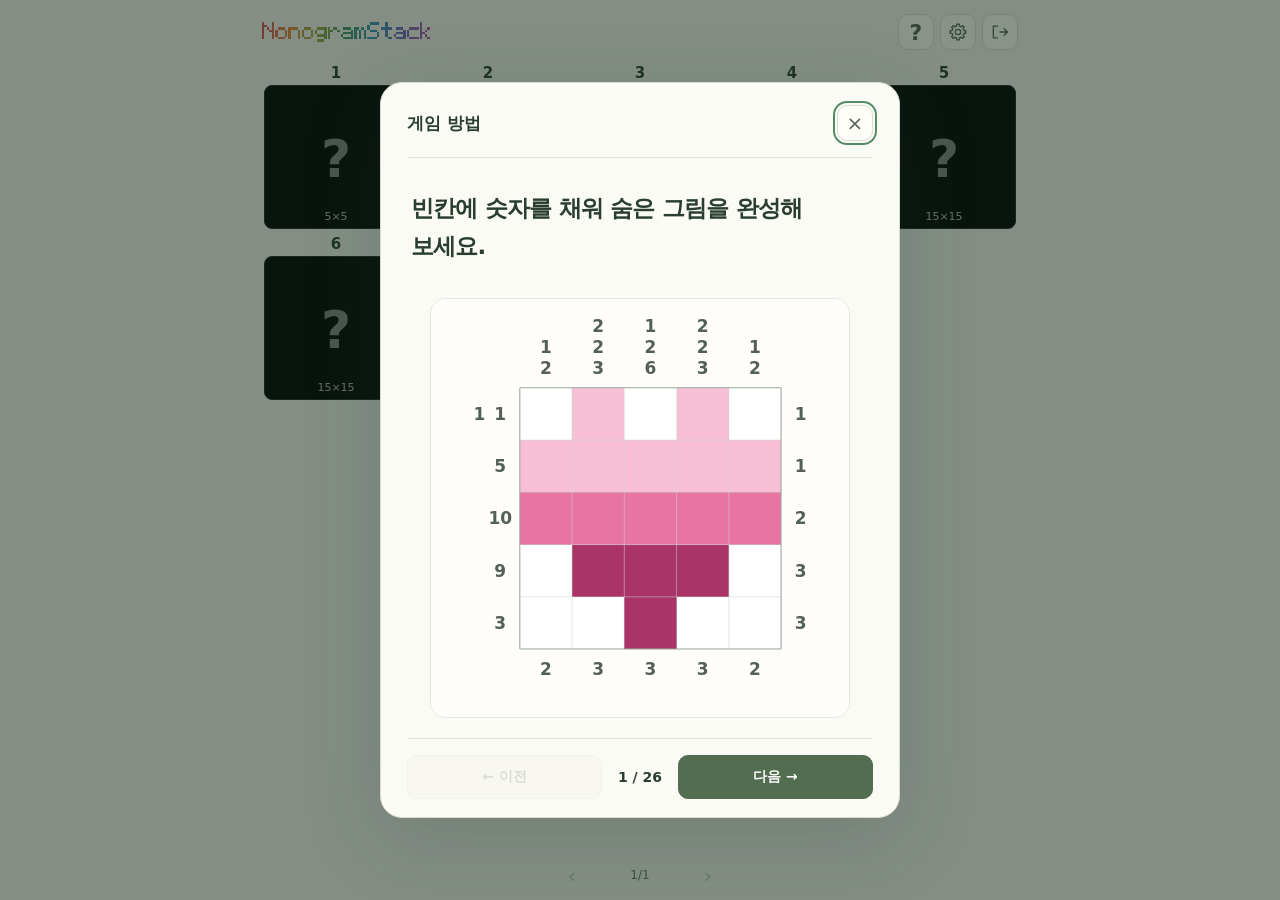
==== index.html @ 8a50af5b "Add standalone six-puzzle playtest" ====
<!doctype html><html lang="ko"><head><meta name="robots" content="noindex,nofollow"><meta http-equiv="Content-Security-Policy" content="default-src 'self'; script-src 'self' 'unsafe-inline'; style-src 'self' 'unsafe-inline'; img-src 'self' data: blob:; media-src 'self' data: blob:; connect-src 'self'; object-src 'none'; base-uri 'none'; form-action 'none'"><meta charset="utf-8"><meta name="viewport" content="width=device-width,initial-scale=1,viewport-fit=cover"><meta name="theme-color" content="#f5f5ef"><title>Nonogram Stack · Playtest</title><style>*{box-sizing:border-box}[hidden]{display:none!important}
html,body{height:100%;margin:0;background:#f5f5ef;color:#293e30;font-family:system-ui,-apple-system,'Segoe UI',sans-serif}
button{font:inherit;color:inherit;cursor:pointer}button:disabled{cursor:default;opacity:.35}
.collection-app{max-width:780px;height:100dvh;min-height:0;margin:auto;padding:10px 12px max(6px,env(safe-area-inset-bottom));display:flex;flex-direction:column}
.page-scroller{position:relative;display:block;flex:1;min-height:0;overflow:hidden;touch-action:pan-y}
.page-scroller::-webkit-scrollbar{display:none}
.puzzle-page{--card-number-size:clamp(10px,2.8vw,15px);width:100%;height:100%;min-width:0;display:grid;grid-template-columns:repeat(5,minmax(0,1fr));grid-template-rows:repeat(var(--page-rows,20),min-content);align-content:start;gap:8px;overflow-x:hidden;overflow-y:auto;overscroll-behavior-y:contain;scrollbar-width:thin;touch-action:pan-y;padding:2px}
.page-scroller>.puzzle-page[hidden].page-leaving{display:grid!important;position:absolute;inset:0;pointer-events:none}
.puzzle-card{display:block;width:100%;min-width:0;min-height:0;text-decoration:none;color:#293e30}
.card-box{position:relative;display:block;width:100%;aspect-ratio:1;overflow:hidden;background:#000;border:1px solid #222;border-radius:8px;color:#fff}
.puzzle-card:hover .card-box{border-color:#777}.puzzle-card:focus-visible{outline:2px solid #548c67;outline-offset:1px}
.card-number{display:block;padding:0 0 4px;text-align:center;font-size:var(--card-number-size);font-weight:600;font-variant-numeric:tabular-nums;line-height:1}
.card-preview{position:absolute;inset:0;display:flex;justify-content:center;align-items:center}.card-art{width:100%;height:100%;object-fit:contain;image-rendering:pixelated;background:#fff}
.card-question{display:block;font-size:clamp(24px,7vw,52px);line-height:1;font-weight:600;color:#858585;user-select:none;transform:translate(var(--question-offset-x,0px),var(--question-offset-y,0px))}.card-size{position:absolute;left:4px;right:4px;bottom:6px;z-index:1;text-align:center;font-size:clamp(8px,2vw,11px);line-height:1;color:#bdbdbd}
.puzzle-card[data-state="complete"] .card-size{display:none}
.card-pause{display:block;width:clamp(24px,7vw,48px);height:clamp(24px,7vw,48px);fill:#929292}
.empty-card{display:block;width:100%}
.empty-card:after{content:'';display:block;box-sizing:border-box;width:100%;aspect-ratio:1;border:1px dashed #e0e4d8;border-radius:8px}
.pagination{display:flex;flex:0 0 auto;align-items:center;justify-content:center;gap:24px;height:38px;font-size:12px;font-variant-numeric:tabular-nums}
.pagination button{width:32px;height:30px;border:0;background:transparent;font-size:22px;color:#637b56}
.pagination #page-number{width:auto;min-width:56px;font-size:12px;font-variant-numeric:tabular-nums}
.collection-app.page-overview-open .page-scroller,.collection-app.page-overview-open .pagination{display:none}
.collection-page-overview{flex:1;min-height:0;overflow-y:auto;overscroll-behavior-y:contain;touch-action:pan-y;padding:2px}
.page-overview-heading{display:flex;align-items:center;justify-content:space-between;gap:8px}
.page-overview-heading h2{margin:0;font-size:15px}.page-overview-close{border:0;background:transparent;font-size:24px;min-width:44px;min-height:44px}
.page-overview-grid{display:grid;grid-template-columns:repeat(5,minmax(0,1fr));align-content:start;gap:8px;--card-number-size:clamp(10px,2.8vw,15px)}
.page-overview-card{display:block;min-width:0;width:100%;padding:0;border:0;background:transparent;text-align:left}
.page-overview-card .card-box{aspect-ratio:1/2;border-radius:8px}.page-overview-card canvas{position:absolute;inset:0;display:block;width:100%;height:100%;image-rendering:pixelated}
.page-overview-card:focus-visible{outline:2px solid #548c67;outline-offset:2px;border-radius:3px}
@media(max-height:650px){.collection-app{padding-top:4px}.collection-app .shared-header{margin-bottom:4px;min-height:36px}.pagination{height:30px}}
@media(max-width:360px){.puzzle-page,.page-overview-grid{gap:5px}.card-size{bottom:4px}}

.shared-header{display:flex;align-items:center;justify-content:space-between;gap:8px;min-height:44px;margin-bottom:10px;padding:0;flex-shrink:0}
.wordmark{position:relative;border:0;background:none;display:flex;align-items:center;padding:6px 0;color:#293e30;cursor:default;white-space:nowrap}
button.wordmark{cursor:pointer}
.wordmark-text{position:absolute;width:1px;height:1px;margin:-1px;padding:0;overflow:hidden;clip-path:inset(50%);white-space:nowrap}
.wordmark-logo{display:block;flex:none;width:clamp(116px,42vw,170px);height:auto}
.wordmark-tone{fill:#000}
.wordmark[data-mode="monochrome"] [data-tone="0"]{fill:#aaa}
.wordmark[data-mode="monochrome"] [data-tone="1"]{fill:#555}
.wordmark[data-mode="monochrome"] [data-tone="2"]{fill:#000}
.wordmark[data-mode="color"] .wordmark-tone{fill:url(#wordmark-rainbow)}
.shared-header .header-actions{display:flex;align-items:center;gap:6px;flex-shrink:0}
.nav-icon{box-sizing:border-box;display:grid;place-items:center;width:36px;height:36px;padding:0;border:1px solid #d8ded2;border-radius:10px;background:#fffef9;color:#52644f;cursor:pointer;font:20px/1 system-ui}
.nav-icon svg{display:block;width:20px;height:20px;stroke:currentColor;stroke-width:1.6;stroke-linecap:round;stroke-linejoin:round}
.header-slot{display:block;width:36px;height:36px}
.collection-app>.shared-header,.stack-sum-game .app>.shared-header{box-sizing:border-box;width:100%;max-width:756px;min-height:44px;padding:0;margin:0 auto 10px}
#help span{display:block;font-size:22px;font-weight:650;line-height:1;transform:translate(var(--question-offset-x,0px),var(--question-offset-y,0px))}
.nav-icon:disabled{opacity:.35;cursor:default}
.wordmark:focus-visible,.nav-icon:focus-visible{outline:2px solid #548c67;outline-offset:2px}
#settings-dialog{width:calc(100% - 32px);max-width:380px;max-height:85dvh;overflow:auto;padding:20px;border:1px solid #d6dfcf;border-radius:16px;background:#fafbf4;color:#293e30;box-shadow:0 20px 80px #26382e30;font:13px system-ui;letter-spacing:0}
#settings-dialog::backdrop{background:#15281d80}
.game-help{box-sizing:border-box;width:calc(100% - 32px);max-width:430px;max-height:85dvh;overflow:auto;overscroll-behavior:contain;padding:20px;border:1px solid #d6dfcf;border-radius:16px;background:#fafbf4;color:#293e30;box-shadow:0 20px 80px #26382e30;font:13px system-ui;letter-spacing:0}
.game-help::backdrop{background:#15281d80}
.hint-dialog{box-sizing:border-box;width:calc(100% - 32px);max-width:340px;max-height:85dvh;overflow:auto;padding:20px;border:1px solid #d6dfcf;border-radius:16px;background:#fafbf4;color:#293e30;font:14px/1.6 system-ui;box-shadow:0 20px 80px #26382e30}
.hint-dialog::backdrop{background:#15281d80}
.hint-dialog .settings-top h2{margin:0;font-size:20px}
.hint-balance{display:flex;align-items:center;justify-content:space-between;gap:16px;margin:20px 0 12px;padding:12px 16px;border:1px solid #dce2d5;border-radius:10px;background:#f5f5ef}
.hint-balance output{font-size:28px;font-weight:700;line-height:1.2;font-variant-numeric:tabular-nums}
.hint-description,.hint-reward-note,#hint-feedback{font-size:13px;color:#62715d}
.hint-actions{display:grid;grid-template-columns:1fr 1fr;gap:10px;margin-top:20px}
.hint-actions button{box-sizing:border-box;min-height:44px;min-width:0;padding:10px 8px;border:1px solid #cbd6c7;border-radius:9px;background:#fffef9;color:#293e30;font:600 14px/1.3 system-ui;cursor:pointer}
.hint-actions button.primary-button{background:#526d50;color:#fff;border-color:#526d50}
.hint-actions button:disabled{opacity:.4;cursor:default}
.hint-actions button:focus-visible{outline:2px solid #548c67;outline-offset:2px}
.hint-reward-note{text-align:end;margin:8px 0}
#hint-feedback:empty{display:none}
.storage-notice{position:fixed;z-index:10000;bottom:env(safe-area-inset-bottom,0px);left:8px;right:8px;margin:8px auto;max-width:480px;padding:12px;border:1px solid #b47c34;border-radius:8px;background:#fff4df;color:#543b1a;font:13px/1.5 system-ui}
.storage-notice[hidden]{display:none!important}dialog .storage-notice{position:static;margin:12px 0;max-width:none}
.stack-sum-game .app{padding-top:calc(10px + env(safe-area-inset-top));padding-left:max(12px,env(safe-area-inset-left));padding-right:max(12px,env(safe-area-inset-right))}
.collection-app{padding-top:calc(10px + env(safe-area-inset-top));padding-left:max(12px,env(safe-area-inset-left));padding-right:max(12px,env(safe-area-inset-right))}
.tutorial-app{padding-top:calc(20px + env(safe-area-inset-top));padding-left:max(12px,env(safe-area-inset-left));padding-right:max(12px,env(safe-area-inset-right))}
.game-help .settings-top h2{margin:0;font-size:20px;letter-spacing:0;line-height:1.3}
.game-help .help-section{margin:20px 0}
.game-help h3{margin:0 0 8px;font-size:14px;font-weight:700}
.game-help p,.game-help li{font-size:12px;line-height:1.8;color:#62715d}
.game-help p{margin:8px 0}
.game-help ul{margin:8px 0;padding-left:18px}
.game-help li{padding:0;margin:0 0 9px}
.game-help [hidden]{display:none!important}
.game-help .help-keyboard{font-size:11px}
.help-example{margin:20px 0;padding:14px 12px;border:1px solid #dce2d5;border-radius:10px;background:#f5f5ef}
.help-example svg{display:block;width:100%;max-width:260px;height:auto;margin:0 auto 8px}
.help-example figcaption{font-size:12px;line-height:1.8;color:#62715d}
.game-help .help-example p{margin:8px 0 0}
.settings-language{display:flex;align-items:center;justify-content:space-between;gap:16px;margin-bottom:20px}
.settings-language select{max-width:65%;padding:8px 12px;border:1px solid #cbd6c7;border-radius:8px;background:#fffef9;color:#293e30;font:13px system-ui;cursor:pointer}
.tutorial-start{box-sizing:border-box;display:block;width:100%;margin-top:20px;border-radius:10px;background:#293f30;color:#fff;padding:13px 16px;text-align:center;text-decoration:none;font-size:13px;font-weight:600;line-height:1.4}
.tutorial-start:focus-visible{outline:3px solid #548c67;outline-offset:3px}
.settings-top{display:flex;align-items:center;justify-content:space-between;margin-bottom:18px}.settings-top h2{margin:0;font-size:20px}
#settings-dialog p{font-size:12px;line-height:1.8;color:#6b7a62;margin:16px 0}.settings-actions{display:grid;gap:8px}.settings-actions button{border:1px solid #d6dfcf;background:#edf0e7;border-radius:8px;padding:11px;font:12px system-ui;color:#486044;cursor:pointer}
.dpad{box-sizing:border-box;position:relative;display:block;width:124px;height:124px;border:1px solid #bdcbb4;border-radius:50%;background:#edf1e6;touch-action:none;user-select:none;-webkit-user-select:none;flex-shrink:0}
.dpad button{box-sizing:border-box;position:absolute;inset:0;width:100%;height:100%;min-width:0;min-height:0;padding:0;border:0;border-radius:50%;background:#edf1e6;color:#52674b;touch-action:none;-webkit-touch-callout:none;cursor:pointer}
.dpad [data-direction="up"]{clip-path:polygon(0 0,100% 0,50% 50%)}
.dpad [data-direction="left"]{clip-path:polygon(0 0,50% 50%,0 100%)}
.dpad [data-direction="right"]{clip-path:polygon(100% 0,100% 100%,50% 50%)}
.dpad [data-direction="down"]{clip-path:polygon(0 100%,50% 50%,100% 100%)}
.dpad::after{content:'';position:absolute;inset:0;border-radius:50%;background:linear-gradient(45deg,transparent calc(50% - .6px),#bdcbb4 calc(50% - .6px),#bdcbb4 calc(50% + .6px),transparent calc(50% + .6px)),linear-gradient(-45deg,transparent calc(50% - .6px),#bdcbb4 calc(50% - .6px),#bdcbb4 calc(50% + .6px),transparent calc(50% + .6px));pointer-events:none}
.dpad button svg{position:absolute;left:50%;top:50%;transform:translate(-50%,-50%);width:22%;height:22%;stroke:currentColor;stroke-width:2;stroke-linecap:round;stroke-linejoin:round;pointer-events:none}
.dpad [data-direction="up"] svg{top:22%}.dpad [data-direction="left"] svg{left:22%}.dpad [data-direction="right"] svg{left:78%}.dpad [data-direction="down"] svg{top:78%}
.dpad button.held,.dpad button:focus-visible{background:#d2dfcb;box-shadow:none;outline:none}
.dpad:focus-visible,.dpad:has(button:focus-visible){outline:3px solid #548c67;outline-offset:2px}
.height-picker button,.tutorial-tools button{touch-action:none;user-select:none;-webkit-user-select:none;-webkit-touch-callout:none}
.height-picker button.held,.tutorial-tools button.held{background:#d2dfcb;box-shadow:inset 0 0 0 2px #526d50}
@media(max-width:360px){.nav-icon,.header-slot{width:32px;height:32px}.dpad{width:110px;height:110px}}
#hint-selection{padding:10px 16px;min-height:110px;display:flex;align-items:center;justify-content:space-between;gap:16px;background:#fff1d2;border:1px solid #c2a057;border-radius:12px}
#hint-selection[hidden]{display:none}#hint-selection p{font-size:13px;line-height:1.6;margin:0}#hint-cancel{padding:12px 16px;flex-shrink:0;border:1px solid #b29b6d;border-radius:8px;background:#fffdf7;font:inherit}
.hint-selecting .clue:not(.total)[data-hint-line]{background:#ffe295!important;box-shadow:inset 0 0 0 1px #ad7e23;cursor:pointer}
.hint-selecting [data-hint-line]:focus-visible{outline:3px solid #885800;outline-offset:-2px}.hint-selecting .cell{cursor:default}
.hint-line-numbers{display:flex;gap:10px;flex-wrap:wrap;margin:20px 0}.hint-line-numbers.vertical{flex-direction:column;align-items:center}
.hint-line-numbers button{flex:0 0 auto;min-width:56px;min-height:56px;padding:10px;border:1px solid #bc9b48;border-radius:10px;background:#fff1c2;color:#60440c;font:700 26px/1 system-ui;cursor:pointer}
.hint-line-numbers button:disabled{opacity:.28;cursor:default}.hint-line-numbers button:focus-visible{outline:3px solid #885800;outline-offset:3px}
#hint-line-back{width:100%;min-height:44px;padding:10px;border:1px solid #cbd6c7;border-radius:9px;background:#edf0e7;color:#293e30;font:14px system-ui;cursor:pointer}
.settings-language input[type=checkbox]{width:24px;height:24px;accent-color:#526d50;cursor:pointer}

/* Each rule has a hidden image slot until an illustration is supplied. */
.game-help #help-rule>li{margin-bottom:16px}
.game-help #help-rule>li>p{margin:0}
.game-help .help-rule-image{margin:10px 0 0}
.game-help .help-rule-image img{display:block;max-width:100%;height:auto;margin:0 auto}
.game-help .help-rule-image figcaption{margin-top:6px;font-size:12px;line-height:1.6;color:#62715d}
</style><link rel="stylesheet" href="manual/game-manual.css"></head><body>
<main class="collection-app"><header class="header"></header>
<section id="monochrome-games" class="page-scroller" aria-label="흑백 게임 목록" hidden><a class="puzzle-card" href="game.html?puzzle=monochrome-0870" data-id="mono-0870" data-puzzle-id="0870" data-number="1" data-size="5" data-storage-key="nonogram-playtest-v1-approved-v1-0870-81cec19d84541be2" data-status-key="nonogram-playtest-v1-approved-status-0870-81cec19d84541be2" data-mode="monochrome" aria-label="흑백 문제 1 시작"><span class="card-number">1</span><span class="card-box"><span class="card-preview" aria-hidden="true"><span class="card-question">?</span></span><span class="card-size">5×5</span></span></a><a class="puzzle-card" href="game.html?puzzle=monochrome-0872" data-id="mono-0872" data-puzzle-id="0872" data-number="2" data-size="5" data-storage-key="nonogram-playtest-v1-approved-v1-0872-a61c1ad783d6903b" data-status-key="nonogram-playtest-v1-approved-status-0872-a61c1ad783d6903b" data-mode="monochrome" aria-label="흑백 문제 2 시작"><span class="card-number">2</span><span class="card-box"><span class="card-preview" aria-hidden="true"><span class="card-question">?</span></span><span class="card-size">5×5</span></span></a><a class="puzzle-card" href="game.html?puzzle=monochrome-1716" data-id="mono-1716" data-puzzle-id="1716" data-number="3" data-size="10" data-storage-key="nonogram-playtest-v1-approved-v1-1716-a41d60f56bc2a05d" data-status-key="nonogram-playtest-v1-approved-status-1716-a41d60f56bc2a05d" data-mode="monochrome" aria-label="흑백 문제 3 시작"><span class="card-number">3</span><span class="card-box"><span class="card-preview" aria-hidden="true"><span class="card-question">?</span></span><span class="card-size">10×10</span></span></a><a class="puzzle-card" href="game.html?puzzle=monochrome-0102" data-id="mono-0102" data-puzzle-id="0102" data-number="4" data-size="10" data-storage-key="nonogram-playtest-v1-approved-v1-0102-0c15ea265d0bc1e6" data-status-key="nonogram-playtest-v1-approved-status-0102-0c15ea265d0bc1e6" data-mode="monochrome" aria-label="흑백 문제 4 시작"><span class="card-number">4</span><span class="card-box"><span class="card-preview" aria-hidden="true"><span class="card-question">?</span></span><span class="card-size">10×10</span></span></a><a class="puzzle-card" href="game.html?puzzle=monochrome-0929" data-id="mono-0929" data-puzzle-id="0929" data-number="5" data-size="15" data-storage-key="nonogram-playtest-v1-approved-v1-0929-8dfb2ad27d0bbcea" data-status-key="nonogram-playtest-v1-approved-status-0929-8dfb2ad27d0bbcea" data-mode="monochrome" aria-label="흑백 문제 5 시작"><span class="card-number">5</span><span class="card-box"><span class="card-preview" aria-hidden="true"><span class="card-question">?</span></span><span class="card-size">15×15</span></span></a><a class="puzzle-card" href="game.html?puzzle=monochrome-1623" data-id="mono-1623" data-puzzle-id="1623" data-number="6" data-size="15" data-storage-key="nonogram-playtest-v1-approved-v1-1623-76a8f8b095d4cbba" data-status-key="nonogram-playtest-v1-approved-status-1623-76a8f8b095d4cbba" data-mode="monochrome" aria-label="흑백 문제 6 시작"><span class="card-number">6</span><span class="card-box"><span class="card-preview" aria-hidden="true"><span class="card-question">?</span></span><span class="card-size">15×15</span></span></a></section>
<section id="color-games" class="page-scroller" aria-label="컬러 게임 목록"><a class="puzzle-card" href="game.html?puzzle=monochrome-0870&mode=color" data-id="color-0870" data-puzzle-id="0870" data-number="1" data-size="5" data-storage-key="nonogram-playtest-v1-approved-v1-0870-81cec19d84541be2" data-status-key="nonogram-playtest-v1-approved-status-0870-81cec19d84541be2" data-mode="color" data-palette="#fbf8f4,#e2caac,#bd8842,#533c1d" data-category-id="08" data-subject="사다리" aria-label="컬러 문제 1 시작"><span class="card-number">1</span><span class="card-box"><span class="card-preview" aria-hidden="true"><span class="card-question">?</span></span><span class="card-size">5×5</span></span></a><a class="puzzle-card" href="game.html?puzzle=monochrome-0872&mode=color" data-id="color-0872" data-puzzle-id="0872" data-number="2" data-size="5" data-storage-key="nonogram-playtest-v1-approved-v1-0872-a61c1ad783d6903b" data-status-key="nonogram-playtest-v1-approved-status-0872-a61c1ad783d6903b" data-mode="color" data-palette="#fcfaf2,#ebd7a2,#d2a32d,#5d4814" data-category-id="08" data-subject="자물쇠" aria-label="컬러 문제 2 시작"><span class="card-number">2</span><span class="card-box"><span class="card-preview" aria-hidden="true"><span class="card-question">?</span></span><span class="card-size">5×5</span></span></a><a class="puzzle-card" href="game.html?puzzle=monochrome-1716&mode=color" data-id="color-1716" data-puzzle-id="1716" data-number="3" data-size="10" data-storage-key="nonogram-playtest-v1-approved-v1-1716-a41d60f56bc2a05d" data-status-key="nonogram-playtest-v1-approved-status-1716-a41d60f56bc2a05d" data-mode="color" data-palette="#fdfbf1,#f4e29a,#e6bd19,#65530b" data-category-id="17" data-subject="병아리" aria-label="컬러 문제 3 시작"><span class="card-number">3</span><span class="card-box"><span class="card-preview" aria-hidden="true"><span class="card-question">?</span></span><span class="card-size">10×10</span></span></a><a class="puzzle-card" href="game.html?puzzle=monochrome-0102&mode=color" data-id="color-0102" data-puzzle-id="0102" data-number="4" data-size="10" data-storage-key="nonogram-playtest-v1-approved-v1-0102-0c15ea265d0bc1e6" data-status-key="nonogram-playtest-v1-approved-status-0102-0c15ea265d0bc1e6" data-mode="color" data-palette="#f3f7fc,#a7c7e7,#3780c8,#183858" data-category-id="01" data-subject="고래" aria-label="컬러 문제 4 시작"><span class="card-number">4</span><span class="card-box"><span class="card-preview" aria-hidden="true"><span class="card-question">?</span></span><span class="card-size">10×10</span></span></a><a class="puzzle-card" href="game.html?puzzle=monochrome-0929&mode=color" data-id="color-0929" data-puzzle-id="0929" data-number="5" data-size="15" data-storage-key="nonogram-playtest-v1-approved-v1-0929-8dfb2ad27d0bbcea" data-status-key="nonogram-playtest-v1-approved-status-0929-8dfb2ad27d0bbcea" data-mode="color" data-palette="#fcf3f3,#eaa6a4,#d0352f,#5b1715" data-category-id="09" data-subject="아코디언" aria-label="컬러 문제 5 시작"><span class="card-number">5</span><span class="card-box"><span class="card-preview" aria-hidden="true"><span class="card-question">?</span></span><span class="card-size">15×15</span></span></a><a class="puzzle-card" href="game.html?puzzle=monochrome-1623&mode=color" data-id="color-1623" data-puzzle-id="1623" data-number="6" data-size="15" data-storage-key="nonogram-playtest-v1-approved-v1-1623-76a8f8b095d4cbba" data-status-key="nonogram-playtest-v1-approved-status-1623-76a8f8b095d4cbba" data-mode="color" data-palette="#faf7f5,#dbc6b3,#ac7d53,#4c3724" data-category-id="16" data-subject="쿼카" aria-label="컬러 문제 6 시작"><span class="card-number">6</span><span class="card-box"><span class="card-preview" aria-hidden="true"><span class="card-question">?</span></span><span class="card-size">15×15</span></span></a></section>
<nav class="pagination" aria-label="문제 페이지"><button id="previous-page" aria-label="이전 페이지">‹</button><button id="page-number" aria-label="페이지 한눈에 보기" aria-live="polite">1/1</button><button id="next-page" aria-label="다음 페이지">›</button></nav></main>
<script src="capacitor-core.js"></script><script src="native-runtime.js"></script><script src="subject-names-en.js"></script>
<script src="manual/game-manual.js"></script><script src="weekly-puzzles.js"></script>
<script>const bundledIds=[...document.querySelectorAll('#color-games [data-puzzle-id]')].map(card=>card.dataset.puzzleId);
Promise.all([StackRuntime.ready.catch(()=>{}),StackWeekly.load(bundledIds)]).then(()=>{/* Display colors only: puzzle values, clues and saved progress stay unchanged. */
(function(root){
  'use strict';
  const grayscale=['#ffffff','#aaaaaa','#555555','#000000'];
  const palettes={
    ocean:['#f1faf7','#9cdbd2','#368faa','#183e57'],
    berry:['#fff5ed','#f5b8bc','#bd647e','#513951'],
    forest:['#faf9e9','#bfd49a','#649b70','#294c45'],
    caramel:['#fff8e8','#eacb91','#b68157','#503f39'],
    twilight:['#faf5fc','#d2bde8','#9572bc','#403955'],
    sunset:['#fff8e9','#f1cf93','#d7876c','#6a4756']
  };
  function paletteFor(puzzle={}){
    const approved=puzzle.colorPalette||puzzle.source?.colorPalette;
    if(Array.isArray(approved)&&approved.length===4&&approved.every(value=>/^#[0-9a-f]{6}$/i.test(value)))return approved.slice();
    const subject=puzzle.subject||puzzle.source?.subject||'',category=puzzle.categoryId||puzzle.source?.categoryId;
    const key=/펭귄|고래|상어|돌고래|눈|빙수/.test(subject)?'ocean':
      /고양이|리본|딸기|체리/.test(subject)?'berry':
      /유령|마녀|마법|요정|우주/.test(subject)?'twilight':
      /석양|로켓|불/.test(subject)?'sunset':
      ({'01':'caramel','02':'forest','03':'ocean','04':'forest','05':'berry','06':'caramel','07':'berry','08':'ocean','09':'twilight','10':'ocean','11':'forest','12':'ocean','13':'caramel','14':'ocean','15':'twilight'}[category]||'ocean');
    return palettes[key];
  }
  const colors=(puzzle,mode)=>mode==='color'?paletteFor(puzzle):grayscale;
  function foreground(hex){
    const [r,g,b]=hex.slice(1).match(/../g).map(v=>parseInt(v,16)/255).map(v=>v<=.04045?v/12.92:((v+.055)/1.055)**2.4);
    return .2126*r+.7152*g+.0722*b>.179?'#202522':'#ffffff';
  }
  function readMode(){try{return (globalThis.StackStorage||localStorage).getItem('nonogram-playtest-v1-mode')==='monochrome'?'monochrome':'color';}catch{return 'color';}}
  function writeMode(mode){try{(globalThis.StackStorage||localStorage).setItem('nonogram-playtest-v1-mode',mode);}catch{}}
  const api={grayscale,palettes,paletteFor,colors,foreground,readMode,writeMode};
  if(typeof module!=='undefined')module.exports=api;
  root.StackPalette=api;
})(typeof globalThis!=='undefined'?globalThis:this);

/* Shared Korean/English UI. Original text is retained when a rendered node is translated. */
(() => {
  const messages=new Map(Object.entries({
    "노노그램 스택은 빈칸에 숫자를 넣어 숨은 그림을 완성하는 퍼즐이에요.":"Nonogram Stack is a puzzle where you fill blank cells with numbers to reveal a hidden picture.",
    "각 칸에는 0, 1, 2, 3 중 하나가 들어가요. 흑백 모드에서는 숫자가 클수록 어둡고, 작을수록 밝아요. 컬러 모드에서는 각 숫자에 정해진 색을 사용해요.":"Each cell contains 0, 1, 2, or 3. In grayscale mode, higher numbers are darker and lower numbers are lighter. In color mode, each number has its own color.",
    "게임판 밖의 단서 숫자를 보고, 각 칸에 어떤 숫자가 들어갈지 찾아보세요.":"Use the clue numbers outside the board to work out the number in each cell.",
    "왼쪽 단서는 가로줄을 왼쪽에서 오른쪽으로, 위쪽 단서는 세로줄을 위에서 아래로 읽어요.":"Left clues describe a row from left to right. Top clues describe a column from top to bottom.",
    "같은 숫자가 끊기지 않고 이어진 칸들을 하나의 구간이라고 해요. 단서 하나는 그 구간의 숫자를 모두 더한 값이에요.":"A run is a group of consecutive cells with the same number. Each clue is the sum of the numbers in one run.",
    "예를 들어 단서가 5라면, 1이 다섯 칸 이어진 구간이에요. 1+1+1+1+1=5이기 때문이에요.":"For example, a clue of 5 means five consecutive 1s, because 1+1+1+1+1=5.",
    "한 줄에 단서가 두 개라면, 0이 아닌 숫자의 구간도 두 개예요. 각 구간의 숫자는 서로 같을 수도, 다를 수도 있어요. 단서가 나온 순서대로 구간을 찾아보세요.":"Two clues in a line mean two nonzero runs. The runs may use the same number or different numbers. Find them in the order of the clues.",

    '효과음':'Sound effects','메인 화면':'Main screen','나가기':'Exit','흑백 모드':'Grayscale mode','현재 입력한 그림':'Current picture progress',
    '페이지 한눈에 보기':'Page overview','페이지 선택':'Choose a page','목록으로 돌아가기':'Back to puzzles',
    '브라우저 탭을 닫아 나갈 수 있어요.':'Close this browser tab to exit.',
    '각 칸에 0~3을 넣어 그림을 완성해요.':'Fill each cell with 0–3 to reveal the picture.',
    '빈칸은 미정이고, ×는 0이에요.':'A blank cell is unknown. × means 0.',
    '위·왼쪽 숫자는 같은 값이 이어진 구간의 합이에요.':'Top and left clues add up each run of equal values.',
    '오른쪽·아래 숫자는 그 줄의 가장 큰 값이에요.':'Right and bottom clues show the largest value in that line.',
    '같은 값의 두 구간 사이에는 ×가 필요해요.':'Separate runs of the same value need × between them.',
    '다른 값의 구간은 붙어도 돼요.':'Runs of different values may touch.',
    '× 구간은 위·왼쪽 단서에서 생략해요.':'Zero runs are omitted from top and left clues.',
    '첫 6은 3+3이에요.':'The first 6 is 3+3.',
    '다음 6은 2+2+2예요.':'The next 6 is 2+2+2.',
    '2행 5열 규칙 예시':'Rules example with 2 rows and 5 columns',
    '사용 → 줄 선택 → 확대된 숫자를 선택하면 해당 구간의 미정 칸을 채워요.':'Use → choose a line → select an enlarged number to fill the unknown cells in that run.',
    '숫자가 있는 행이나 열을 선택하세요.':'Select a row or column with clues.',
    '힌트 선택 취소':'Cancel hint selection','줄 다시 선택':'Choose another line',
    '숫자를 선택하면 힌트 1개를 사용해요.':'Selecting a number spends one hint.',
    '도움말 목차':'Help topics','게임 규칙':'Rules','힌트 사용':'Using hints','문제 목록':'Puzzle collection','저장과 광고':'Saves and ads','취소':'Cancel',
    '사용을 누른 뒤 위·왼쪽 숫자 하나를 선택하세요. 힌트 1개로 해당 구간의 미정 칸을 채워요. 이미 입력한 칸은 바꾸지 않아요.':'Press Use, then select one top or left clue. One hint fills the unknown cells in that run. Existing entries stay unchanged.',
    '빛나는 위·왼쪽 숫자를 선택하세요. 선택하면 힌트 1개를 사용해요.':'Select a highlighted top or left clue. Selecting it spends one hint.',
    '오른쪽 버튼으로 값을 고른 뒤 칸을 누르거나 드래그해요. 지우개는 칸을 미정으로 되돌려요.':' Choose a value on the right, then tap or drag across cells. The eraser makes cells unknown again.',
    '방향 버튼으로 선택 칸을 옮겨요. 오른쪽 입력 버튼을 누른 채 이동하면 지나간 칸에 입력해요. 방향을 0.3초 이상 누르면 0.1초마다 이동해요.':' Move the cursor with the direction buttons. Hold an input button while moving to fill each cell. Hold a direction for 0.3 seconds to repeat every 0.1 seconds.',
    '되돌리기는 최근 입력을 취소해요. 한 번의 드래그와 한 번의 힌트 입력은 각각 한꺼번에 되돌려요. 사용한 힌트는 돌아오지 않아요.':'Undo reverses your last entry. A drag or a hint is undone as one action. Spent hints are not refunded.',
    '선택한 행·열은 노란색으로 강조돼요. 맞춰진 단서는 초록색, 현재 입력으로 성립할 수 없는 단서는 빨간색이에요.':'The selected row and column are yellow. Matched clues turn green; clues that cannot match your entries turn red.',
    '상단 로고를 누르면 컬러와 명암을 전환해요. 단서와 진행 상황은 같아요.':'Tap the top logo to switch between color and grayscale. Clues and progress stay the same.',
    '상단 물음표 왼쪽의 전구 버튼에서 남은 개수를 확인하고 사용을 눌러요.':'Open the bulb to the left of the top question mark, check your remaining hints, and press Use.',
    '빛나는 위·왼쪽 숫자 하나를 누르면 해당 구간의 미정 칸을 그려줘요. 오른쪽·아래 최댓값은 선택 대상이 아니에요.':'Tap a highlighted top or left number to draw that run in unknown cells. Maximum values on the right and bottom cannot be selected.',
    '숫자를 선택할 때 힌트 1개를 사용해요. 취소하거나 채울 미정 칸이 없으면 차감하지 않아요. 이미 입력한 값은 오답이어도 바꾸지 않아요.':'One hint is spent when you select a number. Canceling or having no unknown cells costs nothing. Existing entries stay unchanged, including incorrect ones.',
    '처음에는 힌트 3개가 있어요. 획득하기에서 보상 광고를 끝까지 보면 1개를 받아요.':'You start with 3 hints. Use Get more and finish a rewarded ad to earn one hint.',
    '완성한 문제에는 그림이 나타나요. 처음부터 다시 풀기는 설정에서 선택할 수 있어요.':'Completed puzzles reveal their pictures. Choose Restart puzzle in Settings to start again.',
    '진행과 힌트는 이 기기에 자동 저장해요. 앱 데이터 삭제나 앱 제거 시 기록이 사라질 수 있어요. 언어는 설정에서 한국어·영어로 바꿔요.':'Progress and hints are saved automatically on this device. Clearing app data or uninstalling may remove your records. Choose Korean or English in Settings.',
    '보상 광고는 획득하기를 눌렀을 때 재생돼요. 자동 전면 광고는 하루 첫 문제 완성 뒤 화면을 이동할 때부터, 이후 최소 3시간 간격으로 표시해요. 보상 광고 직후에는 전면 광고가 나오지 않아요. 광고를 불러오지 못해도 게임은 계속할 수 있어요.':'Rewarded ads play when you press Get more. Automatic interstitials may appear when leaving the first completed puzzle of the day, then at least 3 hours apart. They do not appear right after a rewarded ad. Unavailable ads never stop you playing.',
    '1 연한 분홍':'1 pale pink','2 분홍':'2 pink','3 진한 분홍':'3 deep pink','게임 시작 →':'Play puzzles →','5행 5열 분홍 하트 퍼즐':'5 by 5 pink heart puzzle',
    '×는 0, 즉 흰색이에요. 1은 연한 분홍, 2는 분홍, 3은 진한 분홍이에요. 숫자가 커질수록 진해져요.':'× means 0, or white. 1 is pale pink, 2 is pink, and 3 is deep pink. Higher numbers make darker colors.',
    '흰색 → 진한 분홍':'White → deep pink',
    '분홍색을 쌓아 하트를 완성했어요. 첫 페이지의 5×5 그림부터 직접 풀어봐요. 흑백 모드는 설정에서 바꿔요.':'You built a pink heart. Start with the 5×5 pictures on the first page. Change grayscale mode in Settings.',
    '4단계 명암':'Grayscale','4색 컬러':'4 colors','도안 표현':'Picture colors','스택 입력':'Height input','완성된 그림':'Completed picture','색상':'Color',
    '컬러':'Color','컬러로 전환':'Switch to color','명암으로 전환':'Switch to grayscale',
    '0~3의 값마다 정해진 색으로 그림을 완성해요. ×는 0이에요. 4색 컬러와 4단계 명암은 같은 문제이며, 전환해도 단서와 입력은 그대로예요.':'Each value from 0 to 3 has its own color. × means 0. Color and grayscale show the same puzzle; switching preserves the clues and your entries.',
    '빈 보드에서 시작해요. 같은 값의 구간 합과 최대 높이를 살펴보세요.':'Start with an empty board. Check equal-value run sums and the maximum height.',
    '게임 도움말':'Game help','도움말 닫기':'Close help','설정':'Settings','설정 닫기':'Close settings','뒤로가기':'Back','힌트':'Hint',
    '힌트 닫기':'Close hints','남은 힌트':'Hints remaining','사용':'Use','획득하기':'Get more',
    '힌트 1개로 미정인 한 칸을 확정해요.':'Use one hint to reveal one unknown cell.',
    '같은 높이 구간의 합':'Equal-height run sums','힌트 1개를 받았어요.':'You received one hint.',
    '진행을 저장하지 못했어요. 저장 공간을 확인한 뒤 다시 시도해 주세요.':'Progress could not be saved. Check your storage and try again.',
    '개인정보 선택':'Privacy choices',
    '개인정보처리방침':'Privacy policy','문의하기':'Contact support',
    '광고 보고 힌트 1개 받기':'Watch an ad to get one hint',
    '퍼즐을 하나 풀면 광고를 보고 힌트를 받을 수 있어요.':'Solve one puzzle to unlock hints from ads.',
    '지금은 광고를 불러올 수 없어요. 잠시 후 다시 시도해 주세요.':'An ad is unavailable right now. Please try again later.',
    '힌트를 저장할 수 없어요. 저장 공간을 확인해 주세요.':'Hints could not be saved. Please check your available storage.',
    '사용할 수 있는 힌트가 없어요.':'No hint can be used right now.',
    '문제를 불러오는 중입니다.':'Loading puzzle…','다시 시도':'Try again','문제 목록으로':'Puzzle list',
    '언어':'Language','조작 안내 표시':'Show control guide','게임 방법':'How to play','처음부터 다시 풀기':'Restart puzzle',
    '숨은 그림 찾기':'Reveal the hidden picture','힌트 숫자 읽기':'Reading the clues','조작 방법':'Controls',
    '각 칸을 0~3의 명암으로 채워 그림을 완성해요. ×는 0(흰색), 1은 밝은 회색, 2는 어두운 회색, 3은 검정이에요.':'Fill each cell with a shade from 0 to 3. × means 0 (white), 1 is light gray, 2 is dark gray, and 3 is black.',
    '빨강·녹색·파랑 탭에서 각 색상을 0~3의 값으로 채워 그림을 완성해요. 세 색상의 값을 조합해 칸의 색을 만들어요.':'Use the Red, Green, and Blue tabs to fill each channel with values from 0 to 3. The three values combine to make each cell’s color.',
    '위·왼쪽:':'Top and left:',
    '같은 값이 이어진 구간의 합이에요. 값이 2인 칸이 세 칸 이어지면 2 + 2 + 2 = 6으로 표시해요. 가로줄은 왼쪽부터, 세로줄은 위부터 읽어요.':' Each clue is the sum of a run of equal values. Three adjacent cells with a value of 2 give 2 + 2 + 2 = 6. Read rows from left to right and columns from top to bottom.',
    '오른쪽·아래:':'Right and bottom:','해당 행·열에서 가장 큰 값이에요.':' The largest value in that row or column.',
    '0인 구간은 단서에서 생략해요. 같은 값의 두 구간 사이에는 0이 필요하고, 서로 다른 값의 구간은 붙을 수 있어요.':'Zero runs are omitted. Separate runs of the same value need a zero between them; runs of different values may touch.',
    '미정과 ×:':'Unknown and ×:','빈칸은 아직 정하지 않은 칸, ×는 0으로 확정한 칸이에요. 지우개는 미정으로 되돌려요.':' A blank cell is undecided; × confirms a value of 0. The eraser makes a cell unknown again.',
    '십자키:':'D-pad:','한 번 누르면 한 칸 이동해요. 0.3초 이상 누르고 있으면 0.1초마다 반복 이동해요.':' Tap to move one cell. Hold for 0.3 seconds to begin moving every 0.1 seconds.',
    '십자키 모드:':'D-pad mode:','오른쪽 숫자·×·지우개 버튼을 누르면 선택한 칸에 바로 적용해요. 버튼을 누른 채 십자키로 이동하면 지나가는 칸마다 입력해요.':' Number, ×, and eraser buttons immediately apply to the selected cell. Hold a button while moving with the D-pad to apply it to each cell you enter.',
    '터치 모드:':'Touch mode:','게임판을 직접 누르면 십자키가 흐려지고 선택 테두리가 사라져요. 오른쪽 버튼으로 값을 고른 뒤 칸을 누르거나 드래그해서 입력해요. 십자키를 다시 누르면 십자키 모드로 돌아가요.':' Touch the board to dim the D-pad and hide the cursor. Choose a value on the right, then tap or drag on the board to enter it. Touch the D-pad to return to D-pad mode.',
    '최근 입력을 되돌려요. 한 번의 드래그는 한꺼번에 취소해요.':' Undo your last entry. A single drag is undone as one action.',
    '선택한 행·열의 단서는 노란색으로 강조돼요. 맞춰진 구간의 단서는 초록색, 현재 입력으로 성립할 수 없는 단서는 빨간색으로 표시돼요.':'The selected row and column have yellow clues. Matched runs turn green; clues that cannot match your current entries turn red.',
    '전체 탭:':'All tab:','RGB 합산 높이(0~9)의 단서와 현재 누적값을 확인해요. 전체 탭에서는 입력할 수 없으며, 완성하면 그림이 나타나요.':' Check clues for combined RGB heights (0–9) and your current totals. This tab is read-only. The finished picture appears when you solve the puzzle.',
    '키보드: 방향키로 이동 · 0~3으로 값 선택 · Delete로 지우개 · Ctrl/⌘+Z로 되돌리기':'Keyboard: arrow keys to move · 0–3 to select a value · Delete for the eraser · Ctrl/⌘+Z to undo',
    '튜토리얼 시작하기':'Start tutorial',
    '왼쪽 십자키로 칸을 이동해요. 오른쪽 버튼을 누른 채 이동하면 지나가는 칸마다 입력해요. 방향 버튼을 0.3초 이상 누르면 0.1초마다 반복 이동해요. 게임판을 직접 누르면 터치 모드가 되어 오른쪽 버튼으로 값만 선택하고 칸을 터치해서 입력해요. 십자키를 다시 누르면 십자키 모드로 돌아가요.':'Move with the D-pad. Hold an action button while moving to apply it to each cell. Hold a direction for 0.3 seconds to repeat every 0.1 seconds. Touch the board to enter touch mode: choose a value, then tap cells to enter it. Touch the D-pad to switch back.',
    '5×5 완성 예시':'Completed 5×5 example','5×5 완성된 하트와 구간 합·최댓값 힌트':'Completed 5 by 5 heart with run-sum and maximum-value clues',
    '튜토리얼에서 완성하는 하트예요. 칸 안에는 입력한 값을, 바깥에는 힌트 숫자를 표시했어요.':'This is the heart you complete in the tutorial. Numbers inside cells are entered values; numbers outside are clues.',
    '강조한 셋째 줄은 2가 다섯 칸이므로 구간 합은 10, 최댓값은 2예요.':'In the highlighted third row, five cells with a value of 2 give a run sum of 10 and a maximum value of 2.',
    '다시 실행':'Redo','십자키 입력':'D-pad input','터치 입력':'Touch input','지우개':'Eraser','지우개 선택':'Select eraser','되돌리기':'Undo','위로 이동':'Move up','아래로 이동':'Move down','왼쪽으로 이동':'Move left','오른쪽으로 이동':'Move right',
    '칸 이동 십자키. 방향키로도 이동할 수 있어요':'D-pad. You can also use the arrow keys.','칸 이동 십자키':'D-pad','높이 입력':'Height controls','입력할 스택 선택':'Select a height',
    '빨강':'Red','녹색':'Green','파랑':'Blue','전체':'All','명암':'Grayscale','명암 입력':'Grayscale input','색상 탭':'Color tabs',
    '흑백 게임 목록':'Grayscale puzzles','컬러 게임 목록':'Color puzzles','문제 페이지':'Puzzle pages','이전 페이지':'Previous page','다음 페이지':'Next page',
    '명암 스택 입력':'Grayscale height input','색상별 스택 입력':'Color height input','명암 전체뷰':'Grayscale overview','RGB 전체뷰':'Combined RGB view',
    '처음부터 다시 풀까요?':'Restart this puzzle?','입력한 높이를 모두 지우고 빈 보드에서 시작해요.':'Clear your entries and start with an empty board.',
    '계속 풀기':'Keep playing','다시 시작':'Restart','숨은 그림을 찾았어요!':'You found the hidden picture!','숨은 그림을 완성했어요.':'You completed the hidden picture.',
    '완성된 그림 보기':'View finished picture','완성된 흑백 그림':'Completed grayscale picture','다음 문제 풀기':'Next puzzle','다음문제':'Next puzzle','목록으로':'Puzzle list','흑백게임 목록으로':'Grayscale puzzles',
    '위·왼쪽':'Top and left','아래·오른쪽':'Bottom and right','연속 칸 수':'Run lengths','최대 높이':'Maximum height',
    '↘ 대각선':'↘ Diagonal','↙ 대각선':'↙ Diagonal',
    '세 가지 색으로 숨은 그림을 완성했어요.':'You combined three colors to reveal the hidden picture.',
    '이 브라우저에서는 자동 저장할 수 없어요.':'This browser cannot save your progress automatically.',
    '현재 브라우저에서는 자동 저장이 제한돼요. 이 창을 열어둔 채 플레이해 주세요.':'Automatic saving is limited in this browser. Keep this window open while playing.',
    '이미 모든 높이를 찾았어요!':'You have already found every height!',
    '현재 입력에서 새로운 확정 칸을 찾지 못했어요.':'No new forced cell was found from your current entries.',
    '모든 높이가 정확해요. 완성!':'Every height is correct. Complete!',
    '입력한 높이는 모두 맞아요. 미정인 칸을 계속 풀어 보세요.':'Your entries are correct. Keep solving the unknown cells.',
    '빈 보드에서 시작해요. RGB 합계와 같은 높이 구간을 살펴보세요.':'Start with an empty board. Check RGB totals and equal-height runs.',
    '같은 높이 구간의 스택 합계와 최대 높이를 단서로 시작해 보세요.':'Start with the equal-height run sums and the maximum height of each line.',
    '미정':'Unknown','빈 줄':'Empty line','행 미선택':'No row selected','열 미선택':'No column selected',
    '5×5 튜토리얼':'5×5 tutorial','다시 배우기':'Start over','튜토리얼 안내':'Tutorial guide','5행 5열 명암 퍼즐':'5 by 5 grayscale puzzle','이전':'Previous','다음 →':'Next →','흑백게임 시작 →':'Play grayscale puzzles →','하트':'Heart',
    '조개':'Seashell','고래':'Whale','상어':'Shark','펭귄':'Penguin','토끼':'Rabbit','고양이':'Cat','부엉이':'Owl','오리':'Duck','문어':'Octopus','판다':'Panda','사자':'Lion','돌고래':'Dolphin','사슴':'Deer','기린':'Giraffe','거북이':'Turtle','원숭이':'Monkey','호랑이':'Tiger','공룡':'Dinosaur','앵무새':'Parrot','박쥐':'Bat',
    '무당벌레':'Ladybug','잠자리':'Dragonfly','꿀벌':'Bee','사슴벌레':'Stag beetle','장수풍뎅이':'Rhinoceros beetle','쇠똥구리':'Dung beetle','빗방울':'Raindrop','무지개':'Rainbow','눈송이':'Snowflake','석양':'Sunset','클로버':'Clover','선인장':'Cactus','대나무':'Bamboo','민들레':'Dandelion',
    '체리':'Cherries','수박':'Watermelon','딸기':'Strawberry','코코넛':'Coconut','아보카도':'Avocado','막대아이스크림':'Ice pop','도넛':'Donut','쿠키':'Cookie','초콜릿':'Chocolate','빙수':'Shaved ice',
    '모자':'Hat','리본':'Ribbon','양말':'Socks','부츠':'Boots','셔츠':'Shirt','원피스':'Dress','게임패드':'Gamepad','축구공':'Soccer ball','도미노':'Dominoes','바둑판':'Go board','음표':'Musical note','악보':'Sheet music','미러볼':'Disco ball','피아노':'Piano','메트로놈':'Metronome','색소폰':'Saxophone','아코디언':'Accordion',
    '컵':'Cup','숟가락':'Spoon','포크':'Fork','냄비':'Pot','시계':'Clock','우산':'Umbrella','주전자':'Kettle','계량컵':'Measuring cup','유모차':'Stroller','빨래집게':'Clothespin','뚫어뻥':'Plunger','쓰레기통':'Trash can','치약':'Toothpaste','면도기':'Razor','세탁기':'Washing machine','욕조':'Bathtub','세면대':'Washbasin',
    '텔레비전':'Television','모니터':'Monitor','라디오':'Radio','헤드폰':'Headphones','계산기':'Calculator','카메라':'Camera','전기밥솥':'Rice cooker','토스터':'Toaster','냉장고':'Refrigerator','충전기':'Charger','스탠드조명':'Desk lamp','믹서기':'Blender','전기주전자':'Electric kettle','오븐':'Oven','에어컨':'Air conditioner','커피머신':'Coffee machine','데스크톱컴퓨터':'Desktop computer',
    '자물쇠':'Padlock','연필':'Pencil','주사기':'Syringe','곡괭이':'Pickaxe','사다리':'Ladder','전동드릴':'Power drill','금고':'Safe','컴퍼스':'Drawing compass','화살표':'Arrow','신호등':'Traffic light','기차':'Train','버스':'Bus','트럭':'Truck','로켓':'Rocket','열기구':'Hot air balloon','돛단배':'Sailboat','등대':'Lighthouse','잠수함':'Submarine','소방차':'Fire engine','구급차':'Ambulance','헬리콥터':'Helicopter','자전거':'Bicycle','킥보드':'Kick scooter','트랙터':'Tractor','굴착기':'Excavator','지게차':'Forklift','우주선':'Spaceship',
    '해골':'Skull','꼬마유령':'Little ghost','눈사람':'Snowman','로봇':'Robot','외계인':'Alien','잭오랜턴':'Jack-o’-lantern','닌자':'Ninja','산타':'Santa','허수아비':'Scarecrow','용사':'Hero','요정':'Fairy','인어':'Mermaid',
    '강아지':'Puppy','코끼리':'Elephant','하마':'Hippopotamus','곰':'Bear','뱀':'Snake','당나귀':'Donkey','매미':'Cicada','달팽이':'Snail','번개':'Lightning','토네이도':'Tornado',
    '푸딩':'Pudding','케이크':'Cake','와플':'Waffle','솜사탕':'Cotton candy','머핀':'Muffin','사이다':'Lemon-lime soda','가방':'Bag','바람개비':'Pinwheel','딱지':'Ddakji','탁구채':'Table tennis paddle','미니카':'Toy car','권총':'Pistol','북':'Drum','가면':'Mask',
    '침대':'Bed','책상':'Desk','휴지':'Toilet paper','선풍기':'Fan','멀티탭':'Power strip','디스켓':'Floppy disk','망치':'Hammer','톱':'Saw','클립':'Paper clip','도끼':'Axe','호루라기':'Whistle','광대':'Clown','마녀':'Witch','마법사':'Wizard','우주비행사':'Astronaut',
    '0 흰색':'0 white','1 밝은 회색':'1 light gray','2 어두운 회색':'2 dark gray','3 검정':'3 black',
    '숨은 그림을 함께 찾아봐요':'Let’s reveal a hidden picture',
    '이 판은 가로 5칸, 세로 5칸이에요. 지금은 모두 미정이에요. 말풍선을 읽고 다음을 누르면 한 단계씩 함께 풀 수 있어요.':'This board has 5 rows and 5 columns. All cells are unknown. Read the guide and press Next to solve it one step at a time.',
    '칸 안의 숫자 = 색의 진하기':'Cell numbers show the shade',
    '×는 0, 즉 흰색이에요. 1은 밝은 회색, 2는 어두운 회색, 3은 검정이에요. 숫자가 커질수록 진해져요.':'× means 0, or white. 1 is light gray, 2 is dark gray, and 3 is black. Higher numbers make darker shades.',
    '흰색 → 검정':'White → black','오른쪽·아래 = 가장 큰 숫자':'Right and bottom show the maximum',
    '오른쪽은 가로줄, 아래는 세로줄의 가장 큰 숫자예요. 최대가 1인 둘째 가로줄에는 0과 1만 넣을 수 있어요.':'The right edge shows each row’s maximum; the bottom shows each column’s maximum. Row 2 has a maximum of 1, so it can only contain 0 and 1.',
    '왼쪽·위 = 붙어 있는 숫자의 합':'Left and top show run sums',
    '같은 숫자가 이어진 묶음마다 더해서 적어요. 둘째 줄은 합 5, 최대 1이므로 1 다섯 칸으로 채워요.':'Add each run of equal heights. Row 2 has a sum of 5 and a maximum of 1, so fill it with five 1s.',
    '표시된 칸을 누르거나 다음을 눌러 함께 채워요.':'Tap the marked cells, or press Next to fill them together.',
    '단서 10은 2 다섯 칸의 합이에요':'A clue of 10 can mean five 2s',
    '셋째 줄은 합 10, 최대 2예요. 2를 다섯 칸 이어 넣으면 2 + 2 + 2 + 2 + 2 = 10이 돼요.':'Row 3 has a sum of 10 and a maximum of 2. Five adjacent 2s make 2 + 2 + 2 + 2 + 2 = 10.',
    '3이 세 칸이면 단서는 9':'Three 3s give a clue of 9',
    '1열·5열의 빈칸을 먼저 확정해요':'Confirm the empty cells in columns 1 and 5 first',
    '1열과 5열은 단서 1·2를 이미 채웠어요. 남은 칸은 모두 ×로 확정해요.':'Columns 1 and 5 already have the runs 1 and 2. Mark all remaining cells in those columns with ×.',
    '초록 테두리의 여섯 칸에 ×를 넣어요.':'Mark the six green-outlined cells with ×.',
    '넷째 줄은 합 9, 최대 3이에요. 양끝이 ×이므로 가운데 세 칸에 3을 넣어요.':'Row 4 has a sum of 9 and a maximum of 3. Both ends are ×, so fill the three middle cells with 3.',
    '여러 숫자는 묶음의 순서예요':'Clues list the runs in order',
    '가운데 세로줄의 1 · 2 · 6을 위에서 아래로 읽어요. 1 한 칸, 2 한 칸, 3 두 칸이에요. 마지막 6은 3 + 3의 합이에요.':'Read the middle column’s 1 · 2 · 6 from top to bottom: one 1, one 2, and two 3s. The final 6 is the sum of 3 + 3.',
    '빈칸으로 떨어지면 따로 더해요':'A zero separates equal-height runs',
    '첫째 줄의 1 · 1은 떨어져 있는 1 두 칸이에요. 사이의 0은 단서에서 생략해요. 세로 단서에 맞춰 둘째·넷째 칸을 채워요.':'The first row’s 1 · 1 means two separate 1s. The zero between them is omitted from the clues. Use the column clues to fill the second and fourth cells.',
    '빈 곳을 확정할 때는 X':'Use × to confirm an empty cell',
    '이제 남은 세 칸에도 ×를 넣어요. 미정과 달리 0으로 확정하는 표시예요.':'Mark the last three cells with × too. This confirms 0, rather than leaving them unknown.',
    '지우개는 미정으로 되돌려요':'The eraser makes a cell unknown',
    '지우개로 둘째 줄 가운데를 지워볼게요. X를 넣는 것과 달리, 아직 결정하지 않은 빈칸으로 돌아가요.':'Use the eraser on the middle cell of row 2. Unlike ×, it returns the cell to an undecided state.',
    '지우개를 고른 뒤 표시된 칸을 누르거나 다음을 눌러요.':'Choose the eraser, then tap the marked cell, or press Next.',
    '되돌리기로 방금 작업을 취소해요':'Undo restores your last entry',
    '방금 지운 칸을 되돌리면 원래의 1로 돌아와요. 실제 게임에서는 한 번의 드래그도 되돌리기 한 번으로 취소할 수 있어요.':'Undo restores the erased cell to 1. In the game, a whole drag can also be undone with one action.',
    '되돌리기를 누르거나 다음을 눌러 복원해요.':'Press Undo or Next to restore it.',
    '십자키로 칸을 이동해요':'Move with the D-pad',
    '왼쪽 십자키로 선택 테두리를 움직여요. 방향을 0.3초 누르면 0.1초마다 이동해요. 오른쪽 버튼을 함께 누르면 지나가는 칸에 입력해요.':'Move the cursor with the left D-pad. Hold a direction for 0.3 seconds to repeat every 0.1 seconds. Hold an action button as well to fill the cells you pass.',
    '그림 완성! 이제 직접 풀어봐요':'Picture complete! Try a puzzle',
    '밝은 회색에서 검정까지, 명암을 쌓아 숨은 그림을 찾았어요. 흑백게임에서는 같은 방법으로 10×10 그림에 도전할 수 있어요.':'You used shades from light gray to black to reveal the picture. Try the same rules on a 10×10 grayscale puzzle.',
    '말풍선에서 안내하는 도구와 초록 테두리 칸을 따라가 보세요. 다음을 눌러 함께 채울 수도 있어요.':'Follow the guide’s tool and the cells outlined in green. You can also press Next to fill them together.'
  }));
  for(const [name,english]of Object.entries(globalThis.StackSubjectNames||{}))messages.set(name,english);
  let language='ko';try{if((globalThis.StackStorage||localStorage).getItem('nonogram-playtest-v1-language')==='en')language='en';}catch{}
  const originals=new WeakMap(),attributeOriginals=new WeakMap();
  function translate(source){
    const text=source.trim();
    if(messages.has(text))return source.replace(text,messages.get(text));
    let match;
    if((match=text.match(/^(\d+)페이지, (\d+)문제 중 (\d+)개 완료$/)))return `Page ${match[1]}: ${match[3]} of ${match[2]} puzzles completed`;
    const axis=value=>value==='행'?'Row':'Column';
    if((match=text.match(/^(\d+)(행|열) 숫자 선택$/)))return `${axis(match[2])} ${match[1]}: choose a number`;
    if((match=text.match(/^선택할 힌트: (\d+)(행|열), (\d+)번째 숫자 (\d+)$/)))return `Hint choice: ${axis(match[2])} ${match[1]}, clue ${match[3]}, value ${match[4]}`;
    if((match=text.match(/^최대 (\d+)$/)))return `Maximum ${match[1]}`;
    if((match=text.match(/^단서 (.+)$/)))return `Clues ${match[1]}`;
    if((match=text.match(/^1 × 5칸 = 5$/)))return '1 × 5 cells = 5';
    if((match=text.match(/^2 × 5칸 = 10$/)))return '2 × 5 cells = 10';
    if((match=text.match(/^3 × 3칸 = 9$/)))return '3 × 3 cells = 9';
    if((match=text.match(/^(?:흑백 )?문제 (\d+) (시작|완료|계속하기|준비중)$/)))return `${text.startsWith('흑백')?'Grayscale puzzle':'Puzzle'} ${Number(match[1])}: ${{시작:'Start',완료:'Completed',계속하기:'Continue',준비중:'Coming soon'}[match[2]]}`;
    if((match=text.match(/^(\d+)문제 목록으로$/)))return `Back to ${match[1]} puzzles`;
    if((match=text.match(/^(\d+)개의 높이를 모두 찾았어요\.$/)))return `All ${match[1]} heights are complete.`;
    if((match=text.match(/^완성! (\d+)개의 높이가 모두 맞아요\.$/)))return `Complete! All ${match[1]} heights are correct.`;
    if((match=text.match(/^(\d+)칸의 입력을 되돌렸어요\.$/)))return `Undid ${match[1]} cell(s).`;
    if((match=text.match(/^화면에 맞춘 (\d+)×(\d+) 입력판$/)))return `${match[1]} by ${match[2]} board fitted to the screen`;
    if((match=text.match(/^(\d+)행 (\d+)열 피크로스$/)))return `${match[1]} by ${match[2]} nonogram`;
    if((match=text.match(/^(?:전체 )?(\d+)(행|열) (동일 높이 구간|연속 칸 수|구간 스택 합계|구간 합|최대 높이|최대|스택 합) (.*)$/)))return `${text.startsWith('전체')?'Combined ':''}${axis(match[2])} ${match[1]}, ${match[3].startsWith('최대')?'maximum height':'run sums'} ${match[4].replace('빈 줄','empty')||'empty'}`;
    if((match=text.match(/^(\d+)행 (\d+)열(.*)$/))){
      const detail=match[3].replace(/RGB 전체뷰/g,'Combined RGB view').replace(/명암/g,'Grayscale').replace(/색상/g,'Color').replace(/빨강/g,'Red').replace(/녹색/g,'Green').replace(/파랑/g,'Blue').replace(/미정/g,'unknown').replace(/(\d+)스택/g,'height $1').replace(/공개 높이/g,'given').replace(/안내 칸/g,'guided cell').replace(/현재 누적 /g,'current total ').replace(/완성된 색상/g,'finished color');
      return `Row ${match[1]}, column ${match[2]}${detail}`;
    }
    if(/^(행 미선택|\d+행), (열 미선택|\d+열)$/.test(text))return text.replace('행 미선택','No row selected').replace('열 미선택','No column selected').replace(/(\d+)행/,'Row $1').replace(/(\d+)열/,'column $1');
    if((match=text.match(/^(명암|컬러|빨강|녹색|파랑|전체) 퍼즐$/)))return `${match[1]==='컬러'?'Color':messages.get(match[1])} puzzle`;
    if((match=text.match(/^(\d+)스택$/)))return `Height ${match[1]}`;
    if((match=text.match(/^NonogramStack · (흑백|컬러) 게임으로 전환$/)))return `NonogramStack · Switch to ${match[1]==='흑백'?'grayscale':'color'} puzzles`;
    if((match=text.match(/^완성된 문제 (\d+) 그림$/)))return `Completed picture for puzzle ${Number(match[1])}`;
    if((match=text.match(/^정답과 다른 입력이 (\d+)개 있어요\. 색상 탭의 붉은 테두리 칸을 확인해 주세요\.$/)))return `${match[1]} entries differ from the solution. Check the cells outlined in red in the color tabs.`;
    if((match=text.match(/^흑백 문제 (\d+) · 노노그램스택$/)))return `Grayscale puzzle ${Number(match[1])} · NonogramStack`;
    if(text==='튜토리얼 · 노노그램스택')return 'Tutorial · NonogramStack';
    if(text.includes('· 노노그램스택'))return text.replace('노노그램스택','NonogramStack').replace(/문제 (\d+)/,'Puzzle $1').replace('과일 정물','Fruit still life').replace('스택 피크로스','Stack nonogram');
    return source;
  }
  function localize(root=document.body){
    if(!root)return;
    const walker=document.createTreeWalker(root,NodeFilter.SHOW_TEXT);
    while(walker.nextNode()){
      const node=walker.currentNode;
      if(node.parentElement?.closest('script,style,option,[translate="no"]'))continue;
      const old=originals.get(node),source=old&&node.nodeValue===old.output?old.source:node.nodeValue;
      const output=language==='en'?translate(source):source;
      originals.set(node,{source,output});if(node.nodeValue!==output)node.nodeValue=output;
    }
    for(const el of [root,...root.querySelectorAll('[aria-label],[title]')])for(const name of ['aria-label','title']){
      if(!el.hasAttribute(name))continue;
      const entries=attributeOriginals.get(el)||{},value=el.getAttribute(name),old=entries[name],source=old&&value===old.output?old.source:value;
      const output=language==='en'?translate(source):source;
      entries[name]={source,output};attributeOriginals.set(el,entries);if(value!==output)el.setAttribute(name,output);
    }
  }
  function apply(){
    document.documentElement.lang=language;localize();localize(document.querySelector('title'));
    const selector=document.getElementById('language-select');if(selector)selector.value=language;
  }
  window.StackI18n={get language(){return language;},translate,localize:apply,setLanguage(value){
    language=value==='en'?'en':'ko';try{(globalThis.StackStorage||localStorage).setItem('nonogram-playtest-v1-language',language);}catch{}
    apply();dispatchEvent(new Event('stack-language-change'));
  }};
  let scheduled=false;
  new MutationObserver(()=>{if(scheduled)return;scheduled=true;queueMicrotask(()=>{scheduled=false;apply();});}).observe(document.body,{subtree:true,childList:true,characterData:true,attributes:true,attributeFilter:['aria-label','title']});
  apply();
})();

/* Brief percussion input samples. No correctness or completion cues. */
(() => {
  const key='nonogram-playtest-v1-sound-v1',files=new Map([[0,'sounds/input-x-tak.wav'],[1,'sounds/input-1-do.wav'],[2,'sounds/input-2-re.wav'],[3,'sounds/input-3-mi.wav'],[null,'sounds/input-erase-soft.wav']]);
  let enabled=true,context=null,epoch=0;
  const bytes=new Map(),buffers=new Map(),voices=new Set(),last=new Map();
  try{enabled=(globalThis.StackStorage||localStorage).getItem(key)!=='off';}catch{}
  const load=value=>{
    if(!bytes.has(value))bytes.set(value,fetch(files.get(value)).then(response=>{
      if(!response.ok)throw Error('Sound unavailable');
      return response.arrayBuffer();
    }).catch(()=>{bytes.delete(value);return null;}));
    return bytes.get(value);
  };
  const stop=()=>{epoch++;for(const voice of voices){try{voice.stop();}catch{}}voices.clear();};
  const prepare=()=>{
    if(!enabled)return null;
    const Audio=window.AudioContext||window.webkitAudioContext;
    if(!Audio)return null;
    try{
      context??=new Audio();
      if(context.state==='suspended')context.resume().catch(()=>{});
      for(const value of files.keys())if(!buffers.has(value)){
        const pending=load(value).then(data=>data?context.decodeAudioData(data.slice(0)):null).catch(()=>null);
        buffers.set(value,pending);
        pending.then(buffer=>{if(!buffer)buffers.delete(value);});
      }
      return context;
    }catch{return null;}
  };
  const play=value=>{
    if(!enabled||!files.has(value)||document.hidden)return;
    const now=Date.now();if(now-(last.get(value)??-Infinity)<45)return;
    last.set(value,now);
    const audio=prepare();if(!audio)return;
    const ticket=epoch;
    Promise.all([buffers.get(value),audio.state==='suspended'?audio.resume():Promise.resolve()]).then(([buffer])=>{
      if(!buffer||!enabled||ticket!==epoch||document.hidden||Date.now()-now>180||audio.state!=='running')return;
      try{
        if(voices.size>=4){const oldest=voices.values().next().value;oldest.stop();voices.delete(oldest);}
        const source=audio.createBufferSource();source.buffer=buffer;
        source.connect(audio.destination);
        source.onended=()=>{voices.delete(source);source.disconnect();};
        voices.add(source);source.start();
      }catch{/* Audio must never prevent puzzle input. */}
    }).catch(()=>{});
  };
  window.StackInputSound={play,get enabled(){return enabled;},setEnabled(value){
    enabled=!!value;last.clear();if(!enabled)stop();
    try{(globalThis.StackStorage||localStorage).setItem(key,enabled?'on':'off');}catch{}
  }};
  document.addEventListener('pointerdown',prepare,{capture:true,passive:true});
  document.addEventListener('keydown',prepare,{capture:true});
  document.addEventListener('visibilitychange',()=>{if(document.hidden)stop();});
  window.addEventListener('pagehide',stop);
  // Fetch the small assets early, but never create/play an audio context before a gesture.
  if(enabled&&(window.AudioContext||window.webkitAudioContext)&&typeof fetch==='function')for(const value of files.keys())load(value);
})();

/* Shared navigation and two-pointer game controls. Inlined by the builders. */
(() => {
  const header=document.querySelector('main > header');
  if(!header)return;
  const isMenu=!!document.querySelector('#monochrome-games');
  const mode=()=>isMenu?(document.body.dataset.mode||'color'):(document.body.dataset.presentation||'color');
  const heartPalette=window.StackTutorialPalette=['#ffffff','#f7bed5','#e774a2','#aa3468'];
  const icon=path=>`<svg viewBox="0 0 24 24" fill="none" aria-hidden="true">${path}</svg>`;
  const questionContext=document.createElement('canvas').getContext('2d'),questionOffsets=new Map();
  window.centerStackQuestionMarks=(root=document)=>{
    for(const element of root.querySelectorAll('#help span,.card-question')){
      const style=getComputedStyle(element),font=`${style.fontWeight} ${style.fontSize} ${style.fontFamily}`;
      if(!questionOffsets.has(font)){
        questionContext.font=font;
        const m=questionContext.measureText('?');
        questionOffsets.set(font,{
          x:(m.width-m.actualBoundingBoxRight+m.actualBoundingBoxLeft)/2,
          y:Number.isFinite(m.fontBoundingBoxAscent)?(m.actualBoundingBoxAscent-m.actualBoundingBoxDescent-m.fontBoundingBoxAscent+m.fontBoundingBoxDescent)/2:0
        });
      }
      for(const [axis,offset] of Object.entries(questionOffsets.get(font))){
        const name='--question-offset-'+axis,value=offset+'px';
        if(element.style.getPropertyValue(name)!==value)element.style.setProperty(name,value);
      }
    }
  };
  const pixelGlyphs={
    N:['10001','11001','10101','10011','10001','10001','10001','00000'],
    o:['00000','00000','01110','10001','10001','10001','01110','00000'],
    n:['00000','00000','11110','10001','10001','10001','10001','00000'],
    g:['00000','00000','01111','10001','10001','01111','00001','01110'],
    r:['00000','00000','10110','11001','10000','10000','10000','00000'],
    a:['00000','00000','01110','00001','01111','10001','01111','00000'],
    m:['00000','00000','11010','10101','10101','10101','10101','00000'],
    S:['01111','10000','10000','01110','00001','00001','11110','00000'],
    t:['00100','00100','11111','00100','00100','00100','00011','00000'],
    c:['00000','00000','01111','10000','10000','10000','01111','00000'],
    k:['10000','10000','10010','10100','11000','10100','10010','00000']
  };
  let pen=0;
  const pixelLetters=['Nono','gram','Stack'].map((word,tone)=>{
    let path='';
    for(const letter of word){
      pixelGlyphs[letter].forEach((row,y)=>[...row].forEach((pixel,x)=>{if(pixel==='1')path+=`M${pen+x} ${y}h1v1h-1Z`;}));
      pen+=5.5;
    }
    return `<path class="wordmark-tone" data-tone="${tone}" d="${path}"/>`;
  }).join('');
  const logoWidth=pen-.5;
  const pixelLogo=`<svg class="wordmark-logo" viewBox="0 0 ${logoWidth} 8" width="136" height="16" preserveAspectRatio="xMinYMid meet" shape-rendering="crispEdges" aria-hidden="true"><defs><linearGradient id="wordmark-rainbow" gradientUnits="userSpaceOnUse" x1="0" y1="0" x2="${logoWidth}" y2="0"><stop offset="0" stop-color="#d64d55"/><stop offset=".16" stop-color="#df8739"/><stop offset=".33" stop-color="#91a83e"/><stop offset=".5" stop-color="#409665"/><stop offset=".66" stop-color="#398fba"/><stop offset=".83" stop-color="#6f68bb"/><stop offset="1" stop-color="#b559a5"/></linearGradient></defs>${pixelLetters}</svg>`;
  const gearPoints=Array.from({length:8},(_,tooth)=>[[7.2,-22.5],[7.2,-14],[9.5,-9],[9.5,9],[7.2,14]].map(([radius,offset])=>{
    const angle=(tooth*45+offset-90)*Math.PI/180;
    return `${(12+radius*Math.cos(angle)).toFixed(3)} ${(12+radius*Math.sin(angle)).toFixed(3)}`;
  })).flat();
  const gearIcon=icon(`<path d="M${gearPoints.join('L')}Z"/><circle cx="12" cy="12" r="3.2"/>`);
  const hintEntry=window.StackPuzzle?`<button class="nav-icon" id="hint-entry" aria-label="힌트" title="힌트" aria-haspopup="dialog" aria-controls="hint-dialog" disabled>${icon('<path d="M9 18h6M10 21h4M9 15c0-2-3-3-3-7a6 6 0 0 1 12 0c0 4-3 5-3 7Z"/>')}</button>`:'<span class="header-slot" aria-hidden="true"></span>';
  header.className='header shared-header';
  const backIcon=isMenu?icon('<path d="M9 5H4v14h5M12 12h9m-4-4 4 4-4 4"/>'):icon('<path d="m12 5-7 7 7 7M5 12h14"/>');
  header.innerHTML=`<button class="wordmark" id="home" aria-label="메인 화면">${pixelLogo}<span class="wordmark-text">NonogramStack</span></button><div class="header-actions">${hintEntry}<button class="nav-icon" id="help" aria-label="게임 도움말" aria-haspopup="dialog" aria-controls="help-dialog"><span aria-hidden="true">?</span></button><button class="nav-icon" id="settings" aria-label="설정" aria-haspopup="dialog" aria-controls="settings-dialog">${gearIcon}</button><button class="nav-icon" id="navigate-back" aria-label="${isMenu?'나가기':'뒤로가기'}">${backIcon}</button></div>`;
  window.centerStackQuestionMarks();
  const help=document.getElementById('help-dialog')||document.createElement('dialog');
  help.id='help-dialog';help.classList.add('game-help');help.setAttribute('aria-labelledby','help-title');
  const manual=window.installStackManual(help);
  if(!help.isConnected)document.body.append(help);
  help.querySelector('[data-close]').onclick=()=>help.close();
  help.addEventListener('click',e=>{if(e.target===help){const r=help.getBoundingClientRect();if(e.clientX<r.left||e.clientX>r.right||e.clientY<r.top||e.clientY>r.bottom)help.close();}});
  const showHelp=()=>{window.stopStackControls?.();window.finishStroke?.();if(!help.open){manual.start();help.showModal();}};
  document.getElementById('help').onclick=showHelp;
  const seenKey='nonogram-playtest-v1-help-seen-v1';
  setTimeout(()=>{try{const storage=globalThis.StackStorage||localStorage;if(storage.getItem(seenKey)!=='1'){showHelp();storage.setItem(seenKey,'1');}}catch{/* A storage failure leaves manual help available. */}},0);
  const dialog=document.createElement('dialog');dialog.id='settings-dialog';
  dialog.innerHTML='<div class="settings-top"><h2>설정</h2><button class="nav-icon" aria-label="설정 닫기">×</button></div><div class="settings-actions"></div>';
  document.body.append(dialog);
  const languageRow=document.createElement('label');languageRow.className='settings-language';languageRow.htmlFor='language-select';
  languageRow.innerHTML='<span>언어</span><select id="language-select"><option value="ko" lang="ko">한국어</option><option value="en" lang="en">English</option></select>';
  dialog.querySelector('.settings-top').after(languageRow);
  const soundRow=document.createElement('label');soundRow.className='settings-language';soundRow.htmlFor='sound-toggle';
  soundRow.innerHTML='<span>효과음</span><input id="sound-toggle" type="checkbox">';languageRow.after(soundRow);
  const soundToggle=soundRow.querySelector('input');soundToggle.checked=window.StackInputSound?.enabled??true;
  soundToggle.onchange=()=>window.StackInputSound?.setEnabled(soundToggle.checked);
  const languageSelect=languageRow.querySelector('select');languageSelect.value=window.StackI18n?.language||'ko';
  languageSelect.onchange=()=>window.StackI18n?.setLanguage(languageSelect.value);
  dialog.querySelector('.nav-icon').onclick=()=>dialog.close();
  dialog.addEventListener('click',e=>{if(e.target===dialog){const r=dialog.getBoundingClientRect();if(e.clientX<r.left||e.clientX>r.right||e.clientY<r.top||e.clientY>r.bottom)dialog.close();}});
  for(const [id,label] of [['reset-dialog','처음부터 다시 풀기']]){
    if(!document.getElementById(id))continue;
    const button=document.createElement('button');button.textContent=label;button.onclick=()=>{dialog.close();document.getElementById(id).showModal();};dialog.querySelector('.settings-actions').append(button);
  }
  document.getElementById('settings').onclick=()=>dialog.showModal();
  if(window.StackRuntime?.isNative){
    if(isMenu){
      const sync=document.createElement('button'),status=document.createElement('p');
      status.setAttribute('role','status');
      const refresh=()=>{
        const en=window.StackI18n?.language==='en';
        sync.textContent=en?'Sync with Google Play Games':'Google Play 게임즈로 진행 기록 동기화';
        const messages={
          disconnected:['연결하면 이 기기의 퍼즐 기록을 계정에 저장해요.','Connect to save this device’s puzzle progress to your account.'],
          saved:['진행 기록을 동기화했어요.','Puzzle progress synced.'],
          retry:['동기화하지 못했어요. 연결을 확인하고 다시 시도해 주세요.','Sync unavailable. Check your connection and try again.'],
          otherAccount:['이 기기의 기록을 처음 연결한 Play 게임즈 계정을 선택해 주세요.','Select the Play Games account originally linked to this device’s progress.'],
          unconfigured:['이 빌드에서는 계정 저장을 사용할 수 없어요.','Account saves are unavailable in this build.']
        };
        status.textContent=(messages[StackRuntime.cloudState]||messages.disconnected)[en?1:0];
      };
      sync.onclick=async()=>{sync.disabled=true;try{await StackRuntime.syncProgress(true);}finally{sync.disabled=false;refresh();}};
      dialog.querySelector('.settings-actions').append(sync,status);
      window.addEventListener('stack-cloud-change',refresh);
      window.addEventListener('stack-language-change',refresh);refresh();
    }
    const privacy=document.createElement('button');privacy.textContent='개인정보 선택';privacy.hidden=!StackRuntime.privacyOptionsRequired;
    privacy.onclick=()=>{dialog.close();StackRuntime.privacyChoices().catch(()=>{});};dialog.querySelector('.settings-actions').append(privacy);
    const policy=document.createElement('a');policy.textContent='개인정보처리방침';policy.hidden=true;policy.target='_blank';policy.rel='noopener noreferrer';dialog.querySelector('.settings-actions').append(policy);
    const support=document.createElement('a');support.textContent='문의하기';support.hidden=true;dialog.querySelector('.settings-actions').append(support);
    const refreshPrivacy=()=>{privacy.hidden=!StackRuntime.privacyOptionsRequired;policy.hidden=!/^https:\/\//.test(StackRuntime.privacyPolicyUrl||'');if(!policy.hidden)policy.href=StackRuntime.privacyPolicyUrl;support.hidden=!/^[^\s@]+@[^\s@]+\.[^\s@]+$/.test(StackRuntime.supportEmail||'');if(!support.hidden)support.href='mailto:'+StackRuntime.supportEmail;};
    refreshPrivacy();window.addEventListener('stack-privacy-change',refreshPrivacy);
  }
  const grayscaleRow=document.createElement('label');grayscaleRow.className='settings-language';grayscaleRow.htmlFor='grayscale-toggle';
  grayscaleRow.innerHTML='<span>흑백 모드</span><input id="grayscale-toggle" type="checkbox">';languageRow.after(grayscaleRow);
  const grayscale=grayscaleRow.querySelector('input');
  window.updateStackModeLabel=()=>{document.getElementById('home').dataset.mode=mode();grayscale.checked=mode()==='monochrome';};
  grayscale.onchange=()=>{
    const next=grayscale.checked?'monochrome':'color';
    try{(globalThis.StackStorage||localStorage).setItem('nonogram-playtest-v1-mode',next);}catch{}
    if(isMenu)window.selectStackMode(next);else if(window.StackPuzzle)window.selectStackPalette?.(next);else{document.body.dataset.presentation=next;window.updateStackModeLabel();window.updateStackTutorialPalette?.(next);}
  };
  const goHome=()=>{if(isMenu){window.resetStackCollectionPage?.();return;}window.stopStackControls?.();window.finishStroke?.();if(window.StackRuntime)StackRuntime.navigate(StackRuntime.collectionUrl()).catch(()=>{});else location.href='collection.html#'+mode();};
  document.getElementById('home').onclick=goHome;
  document.getElementById('navigate-back').onclick=()=>{if(isMenu)window.StackRuntime?.exit().catch(()=>{});else goHome();};
  window.updateStackModeLabel();
})();

window.installStackDpad=({dpad,buttons,move,apply,choose=()=>{}})=>{
  const directions=[['up','위로 이동','M6 15l6-6 6 6'],['left','왼쪽으로 이동','M15 6l-6 6 6 6'],['right','오른쪽으로 이동','M9 6l6 6-6 6'],['down','아래로 이동','M6 9l6 6 6-6']];
  dpad.innerHTML=directions.map(([value,label,path])=>`<button type="button" data-direction="${value}" aria-label="${label}" aria-pressed="false"><svg viewBox="0 0 24 24" fill="none" aria-hidden="true"><path d="${path}"/></svg></button>`).join('');
  const directionButtons=[...dpad.querySelectorAll('[data-direction]')];
  const pointerClicks=new WeakSet();
  function keyboardClick(e,button){
    // A pointer press was already applied on pointerdown, including zero-detail compatibility clicks.
    if(pointerClicks.delete(button))return false;
    return e.detail===0&&!e.pointerType&&!e.sourceCapabilities?.firesTouchEvents;
  }
  function prepareKeyboardClick(e){
    if(e.key==='Enter'||e.key===' ')pointerClicks.delete(e.target.closest('button'));
  }
  let directionPointer=null,actionPointer=null,held=null,timer=0,repeatDelay=0,direction='';
  function step(value=direction){if(!value||document.querySelector('dialog[open]'))return;const moved=move(value);if(held!==null&&moved!==false)apply(held);}
  function setDirection(value){
    if(value===direction)return;
    direction=value;
    directionButtons.forEach(button=>{const active=button.dataset.direction===value;button.classList.toggle('held',active);button.setAttribute('aria-pressed',active);});
  }
  function beginDirection(value){
    setDirection(value);step();
    repeatDelay=setTimeout(()=>{
      repeatDelay=0;
      if(directionPointer===null)return;
      step();timer=setInterval(()=>step(),100);
    },300);
  }
  function stopDirection(){clearTimeout(repeatDelay);repeatDelay=0;clearInterval(timer);timer=0;setDirection('');directionPointer=null;}
  function stopAction(){buttons.forEach(b=>b.classList.remove('held'));held=null;actionPointer=null;}
  dpad.addEventListener('pointerdown',e=>{const button=e.target.closest('[data-direction]');if(!button||directionPointer!==null||e.button!==0||document.querySelector('dialog[open]'))return;e.preventDefault();pointerClicks.add(button);directionPointer=e.pointerId;dpad.setPointerCapture(e.pointerId);beginDirection(button.dataset.direction);});
  dpad.addEventListener('pointermove',e=>{if(e.pointerId!==directionPointer)return;e.preventDefault();const button=document.elementFromPoint(e.clientX,e.clientY)?.closest('[data-direction]');setDirection(button&&dpad.contains(button)?button.dataset.direction:'');});
  for(const event of ['pointerup','pointercancel','lostpointercapture'])dpad.addEventListener(event,e=>{if(e.pointerId===directionPointer)stopDirection();});
  dpad.addEventListener('keydown',e=>{prepareKeyboardClick(e);const d={ArrowUp:'up',ArrowDown:'down',ArrowLeft:'left',ArrowRight:'right'}[e.key];if(d){e.preventDefault();e.stopPropagation();step(d);}});
  dpad.addEventListener('click',e=>{const button=e.target.closest('[data-direction]');if(button&&keyboardClick(e,button))step(button.dataset.direction);});
  dpad.addEventListener('contextmenu',e=>e.preventDefault());
  for(const button of buttons){
    button.onclick=e=>{if(keyboardClick(e,button)&&!button.disabled){choose(button);apply(button);}};
    button.addEventListener('keydown',prepareKeyboardClick);
    button.addEventListener('pointerdown',e=>{if(actionPointer!==null||e.button!==0||button.disabled||document.querySelector('dialog[open]'))return;e.preventDefault();pointerClicks.add(button);actionPointer=e.pointerId;held=button;button.setPointerCapture(e.pointerId);button.classList.add('held');choose(button);apply(button);});
    for(const event of ['pointerup','pointercancel','lostpointercapture'])button.addEventListener(event,e=>{if(e.pointerId===actionPointer)stopAction();});
    button.addEventListener('contextmenu',e=>e.preventDefault());
  }
  const stop=()=>{stopDirection();stopAction();};
  addEventListener('blur',stop);addEventListener('pagehide',stop);addEventListener('resize',stop);
  document.addEventListener('visibilitychange',()=>{if(document.hidden)stop();});
  new MutationObserver(()=>{if(document.querySelector('dialog[open]'))stop();}).observe(document.body,{subtree:true,attributes:true,attributeFilter:['open']});
  return stop;
};

/* A 5×10 progress rectangle per page; page order stays independent of puzzle sizes. */
(() => {
  window.StackPageOverview={install({root,scrollers,onSelect,onOpen}){
    const section=document.createElement('section');section.id='collection-page-overview';section.className='collection-page-overview';section.hidden=true;section.setAttribute('aria-label','페이지 한눈에 보기');
    section.innerHTML='<div class="page-overview-heading"><h2>페이지 한눈에 보기</h2><button type="button" class="page-overview-close" aria-label="목록으로 돌아가기">×</button></div><div class="page-overview-grid" role="group" aria-label="페이지 선택"></div>';
    root.append(section);
    const grid=section.querySelector('.page-overview-grid'),trigger=document.getElementById('page-number');
    // Grayscale cards omit palettes; always read the approved colors from color cards.
    const colorScroller=scrollers.find(scroller=>scroller.id==='color-games')||scrollers[0];
    const pages=colorScroller.children,buttons=[];let previousFocus=null,pinch=null,suppressClick=false;
    trigger.setAttribute('aria-label','페이지 한눈에 보기');trigger.setAttribute('aria-controls',section.id);trigger.setAttribute('aria-expanded','false');
    function addButtons(){for(let index=buttons.length;index<pages.length;index++){
      const button=document.createElement('button');button.type='button';button.className='page-overview-card';button.dataset.page=String(index+1);
      button.innerHTML=`<span class="card-number">${index+1}</span><span class="card-box"><canvas width="5" height="10" aria-hidden="true"></canvas></span>`;
      button.onclick=()=>{close(false);onSelect(index);scrollers.find(view=>!view.hidden)?.children[index]?.querySelector('.puzzle-card')?.focus({preventScroll:true});};
      grid.append(button);buttons.push(button);
    }}
    addButtons();
    function refresh(){
      addButtons();
      if(section.hidden)return;
      [...pages].forEach((page,index)=>{
        const button=buttons[index],ctx=button.querySelector('canvas').getContext('2d');let complete=0;
        ctx.fillStyle='#000000';ctx.fillRect(0,0,5,10);
        [...page.children].slice(0,50).forEach((card,slot)=>{
          if(card.dataset.state!=='complete')return;
          ctx.fillStyle=StackPalette.colors({subject:card.dataset.subject,categoryId:card.dataset.categoryId,colorPalette:card.dataset.palette?.split(',')},'color')[2];
          ctx.fillRect(slot%5,Math.floor(slot/5),1,1);complete++;
        });
        button.setAttribute('aria-label',`${index+1}페이지, ${page.children.length}문제 중 ${complete}개 완료`);
      });
    }
    function open(){
      if(!section.hidden||document.querySelector('dialog[open]'))return;
      previousFocus=document.activeElement;onOpen();section.hidden=false;root.classList.add('page-overview-open');trigger.setAttribute('aria-expanded','true');refresh();
    }
    function close(restoreFocus=true){
      if(section.hidden)return false;
      section.hidden=true;root.classList.remove('page-overview-open');trigger.setAttribute('aria-expanded','false');
      if(restoreFocus)(previousFocus?.isConnected&&previousFocus!==document.body?previousFocus:trigger).focus({preventScroll:true});
      return true;
    }
    trigger.addEventListener('click',open);section.querySelector('.page-overview-close').onclick=()=>close();
    document.addEventListener('keydown',event=>{if(event.key==='Escape'&&!document.querySelector('dialog[open]')&&close()){event.preventDefault();}});
    const distance=touches=>Math.hypot(touches[0].clientX-touches[1].clientX,touches[0].clientY-touches[1].clientY);
    root.addEventListener('touchstart',event=>{
      if(event.touches.length===1&&!pinch){suppressClick=false;return;}
      if(event.touches.length!==2||pinch||document.querySelector('dialog[open]'))return;
      const initial=distance(event.touches);if(initial<20)return;
      pinch={initial,ids:[...event.touches].map(touch=>touch.identifier),overview:!section.hidden,handled:false};suppressClick=true;
    },{capture:true,passive:true});
    root.addEventListener('touchmove',event=>{
      if(!pinch)return;
      if(event.cancelable)event.preventDefault();event.stopPropagation();
      const touches=[...event.touches].filter(touch=>pinch.ids.includes(touch.identifier));
      if(touches.length!==2||pinch.handled)return;
      const ratio=distance(touches)/pinch.initial;
      if(!pinch.overview&&ratio<=.76){pinch.handled=true;open();}
      else if(pinch.overview&&ratio>=1.28){pinch.handled=true;close();}
    },{capture:true,passive:false});
    root.addEventListener('touchend',event=>{if(!pinch)return;if(event.cancelable)event.preventDefault();event.stopPropagation();if(!event.touches.length)pinch=null;},{capture:true,passive:false});
    root.addEventListener('touchcancel',()=>{pinch=null;},{capture:true,passive:true});
    root.addEventListener('click',event=>{if(!suppressClick)return;suppressClick=false;event.preventDefault();event.stopImmediatePropagation();},true);
    return {refresh,open,close,isOpen:()=>!section.hidden};
  }};
})();

const STACK_PAGE_LAYOUT=[{"size":5,"count":2},{"size":10,"count":2},{"size":15,"count":2}];
(() => {
  function readSave(key){
    try{return JSON.parse((globalThis.StackStorage||localStorage).getItem(key)||'null');}catch{return null;}
  }
  function completedCells(id,status,monochrome,card){
    const channels=1;
    const size=Number(card.dataset.size)||10;
    if(status?.complete!==true||status.filled!==size*size*channels)return null;
    const cells=readSave(card.dataset.storageKey||((monochrome?'nonogram-playtest-v1-mono-v1-':'nemologic-stack-3-v1-')+id))?.cells;
    return Array.isArray(cells)&&cells.length===size*size&&cells.every(cell=>
      Array.isArray(cell)&&cell.length===channels&&cell.every(value=>Number.isInteger(value)&&value>=0&&value<=3))?cells:null;
  }
  function refresh(){
    const tutorial=document.querySelector('[data-tutorial]');
    if(tutorial){
      const saved=readSave('nonogram-playtest-v1-tutorial-v1'),answer='0101011111222220333000300'.split('').map(Number);
      const complete=saved?.complete===true&&Array.isArray(saved.cells)&&saved.cells.length===25&&saved.cells.every((v,i)=>v===answer[i]);
      const preview=tutorial.querySelector('.card-preview');
      tutorial.dataset.state=complete?'complete':saved?.step>0?'in-progress':'new';
      tutorial.setAttribute('aria-label','5×5 튜토리얼 '+(complete?'완료':saved?.step>0?'계속하기':'시작'));
      if(complete){
        const canvas=document.createElement('canvas');canvas.width=5;canvas.height=5;canvas.className='card-art';
        const ctx=canvas.getContext('2d');answer.forEach((v,i)=>{ctx.fillStyle=window.StackTutorialPalette[v];ctx.fillRect(i%5,Math.floor(i/5),1,1);});preview.replaceChildren(canvas);
      }else{const question=document.createElement('span');question.className='card-question';question.textContent='?';preview.replaceChildren(question);}
    }
    for(const card of document.querySelectorAll('[data-id]')){
      const id=card.dataset.puzzleId||card.dataset.id,monochrome=card.dataset.mode==='monochrome',size=Number(card.dataset.size)||10,total=size*size,status=readSave(card.dataset.statusKey);
      const saved=readSave(card.dataset.storageKey)?.cells;
      const filled=Array.isArray(saved)&&saved.length===total&&saved.every(cell=>Array.isArray(cell)&&cell.length===1&&(cell[0]===null||Number.isInteger(cell[0])&&cell[0]>=0&&cell[0]<=3))?saved.filter(cell=>cell[0]!==null).length:0;
      const cells=completedCells(id,status,monochrome,card),preview=card.querySelector('.card-preview');
      card.dataset.state=cells?'complete':filled?'in-progress':'new';
      card.setAttribute('aria-label',(monochrome?'흑백 문제 ':'문제 ')+(card.dataset.number||id)+' '+(cells?'완료':filled?'계속하기':'시작'));
      if(cells){
        const canvas=document.createElement('canvas');
        canvas.className='card-art';canvas.width=size;canvas.height=size;
        const context=canvas.getContext('2d');
        cells.forEach((cell,i)=>{
          context.fillStyle=StackPalette.colors({subject:card.dataset.subject,categoryId:card.dataset.categoryId,colorPalette:card.dataset.palette?.split(',')},card.dataset.mode)[cell[0]];
          context.fillRect(i%size,Math.floor(i/size),1,1);
        });
        preview.replaceChildren(canvas);
      }else{
        if(filled){
          const paused=document.createElementNS('http://www.w3.org/2000/svg','svg');paused.setAttribute('viewBox','0 0 24 24');paused.setAttribute('aria-hidden','true');paused.classList.add('card-pause');
          paused.innerHTML='<rect x="5" y="3" width="5" height="18" rx="1"/><rect x="14" y="3" width="5" height="18" rx="1"/>';preview.replaceChildren(paused);
        }else{const question=document.createElement('span');question.className='card-question';question.textContent='?';preview.replaceChildren(question);}
      }
    }
    window.centerStackQuestionMarks?.();
    overview?.refresh();
  }
  const scrollers=[...document.querySelectorAll('.page-scroller')];
  function weeklyCard(scroller,record){
    const color=scroller.id==='color-games',p=StackWeekly.puzzle(record);
    const card=scroller.querySelector('.puzzle-card').cloneNode(true);
    Object.assign(card.dataset,{id:(color?'color-':'mono-')+record.id,puzzleId:record.id,
      number:p.number,size:p.size,storageKey:p.storageKey,statusKey:p.statusKey,subject:p.subject,palette:p.colorPalette.join(',')});
    delete card.dataset.categoryId;
    card.href='game.html?puzzle='+p.id+'&mode='+(color?'color':'monochrome');
    card.querySelector('.card-number').textContent=p.number;
    card.querySelector('.card-size').textContent=p.size+'×'+p.size;
    return card;
  }
  let weeklyCount=StackWeekly.entries.length;
  let currentPage=0,overview=null;
  const originKey='nonogram-playtest-v1-gallery-origin-v1',savedOrigin=readSave(originKey),origin=typeof savedOrigin?.puzzleId==='string'?savedOrigin:null;
  for(const scroller of scrollers){
    for(const record of StackWeekly.entries)scroller.append(weeklyCard(scroller,record));
    const cards=[...scroller.children].sort((a,b)=>Number(a.dataset.number)-Number(b.dataset.number));
    const pageSize=STACK_PAGE_LAYOUT.reduce((sum,group)=>sum+group.count,0);
    const pageCount=Math.ceil(cards.length/pageSize),rows=Math.ceil(pageSize/5);
    for(let index=0;index<pageCount;index++){
      const page=document.createElement('div');page.className='puzzle-page';page.hidden=index!==0;page.dataset.page=String(index+1);
      page.style.setProperty('--page-rows',rows);
      for(const [slot,card] of cards.slice(index*pageSize,(index+1)*pageSize).entries()){
        const number=index*pageSize+slot+1;
        card.dataset.number=number;
        card.querySelector('.card-number').textContent=number;
        page.append(card);
      }
      scroller.append(page);
    }
    // Own horizontal gestures; the browser keeps native vertical scrolling only.
    let gesture=null,suppressClick=false;
    scroller.addEventListener('touchstart',event=>{
      gesture=null;suppressClick=false;
      if(scroller.hidden||event.touches.length!==1||document.querySelector('dialog[open]'))return;
      gesture={x:event.touches[0].clientX,y:event.touches[0].clientY};
    },{passive:true});
    scroller.addEventListener('touchmove',event=>{
      if(!gesture||event.touches.length!==1)return;
      const dx=event.touches[0].clientX-gesture.x,dy=event.touches[0].clientY-gesture.y;
      if(Math.abs(dy)>8&&Math.abs(dy)>Math.abs(dx)*1.5){gesture=null;return;}
      if(Math.abs(dx)>8&&Math.abs(dx)>Math.abs(dy)*1.5){suppressClick=true;if(event.cancelable)event.preventDefault();}
    },{passive:false});
    scroller.addEventListener('touchend',event=>{
      const start=gesture;gesture=null;
      if(!start||scroller.hidden||!event.changedTouches.length)return;
      const dx=event.changedTouches[0].clientX-start.x,dy=event.changedTouches[0].clientY-start.y;
      if(Math.abs(dx)<50||Math.abs(dx)<Math.abs(dy)*1.5)return;
      suppressClick=true;if(event.cancelable)event.preventDefault();turnPage(dx<0?1:-1);
    },{passive:false});
    scroller.addEventListener('touchcancel',()=>{gesture=null;},{passive:true});
    scroller.addEventListener('click',event=>{if(suppressClick){suppressClick=false;event.preventDefault();event.stopImmediatePropagation();}},true);
    scroller.addEventListener('keydown',()=>{suppressClick=false;});
    scroller.addEventListener('pointerdown',event=>{if(event.pointerType==='mouse')suppressClick=false;});
    scroller.addEventListener('click',event=>{
      const card=event.target.closest('.puzzle-card');if(!card||event.defaultPrevented)return;
      const id='monochrome-'+card.dataset.puzzleId,page=card.closest('.puzzle-page');
      try{(globalThis.StackStorage||localStorage).setItem(originKey,JSON.stringify({puzzleId:id,page:Number(page.dataset.page),scrollTop:page.scrollTop}));}catch{}
      const address=new URL(location.href);address.searchParams.set('puzzle',id);address.hash=document.body.dataset.mode;history.replaceState(null,'',address.pathname+address.search+address.hash);
    });
  }
  const activeScroller=()=>document.getElementById(document.body.dataset.mode+'-games');
  let pageTransition=null;
  function stopPageTransition(){
    const transition=pageTransition;if(!transition)return;
    pageTransition=null;
    for(const animation of transition.animations)animation.cancel();
    transition.leaving.classList.remove('page-leaving');
    transition.leaving.inert=false;transition.leaving.removeAttribute('aria-hidden');
  }
  function showPage(resetScroll=false,direction=0){
    stopPageTransition();
    const scroller=activeScroller(),leaving=scroller.querySelector('.puzzle-page:not([hidden])');
    for(const scroller of scrollers){
      for(const [index,page]of [...scroller.children].entries())page.hidden=index!==currentPage;
      scroller.dataset.page=String(currentPage+1);
      if(resetScroll&&scroller.children[currentPage])scroller.children[currentPage].scrollTop=0;
    }
    const total=activeScroller().children.length;
    document.getElementById('page-number').textContent=`${currentPage+1}/${total}`;
    document.getElementById('previous-page').disabled=total<=1;
    document.getElementById('next-page').disabled=total<=1;
    const entering=scroller.children[currentPage];
    if(!direction||!leaving||leaving===entering||typeof entering.animate!=='function'||matchMedia('(prefers-reduced-motion: reduce)').matches)return;
    // Keep paging state independent of native horizontal scrolling, including 17 ↔ 1.
    const transition=pageTransition={leaving,animations:[]},sign=Math.sign(direction);
    leaving.classList.add('page-leaving');leaving.inert=true;leaving.setAttribute('aria-hidden','true');
    const timing={duration:260,easing:'cubic-bezier(0.22, 0.61, 0.36, 1)',fill:'both'};
    try{
      transition.animations.push(leaving.animate([{transform:'translateX(0)'},{transform:`translateX(${-sign*100}%)`}],timing));
      transition.animations.push(entering.animate([{transform:`translateX(${sign*100}%)`},{transform:'translateX(0)'}],timing));
      const finished=()=>{if(pageTransition===transition)stopPageTransition();};
      Promise.all(transition.animations.map(animation=>animation.finished)).then(finished,finished);
    }catch{stopPageTransition();}
  }
  function selectMode(mode){
    const y=activeScroller()?.children[currentPage]?.scrollTop||0;
    mode=mode==='monochrome'?'monochrome':'color';document.body.dataset.mode=mode;
    for(const scroller of scrollers)scroller.hidden=scroller.id!==mode+'-games';
    showPage();activeScroller().children[currentPage].scrollTop=y;
    try{(globalThis.StackStorage||localStorage).setItem('nonogram-playtest-v1-mode',mode);}catch{}
    window.updateStackModeLabel?.();
    overview?.refresh();
  }
  window.selectStackMode=mode=>{selectMode(mode);history.replaceState(null,'','#'+document.body.dataset.mode);};
  function turnPage(delta){
    const total=activeScroller().children.length;
    currentPage=((currentPage+delta)%total+total)%total;showPage(true,delta);
  }
  window.resetStackCollectionPage=()=>{
    overview?.close(false);
    currentPage=0;showPage(true);
    try{(globalThis.StackStorage||localStorage).setItem(originKey,'null');}catch{}
    const address=new URL(location.href);address.searchParams.delete('puzzle');address.hash=document.body.dataset.mode;history.replaceState(null,'',address.pathname+address.search+address.hash);
  };
  document.getElementById('previous-page').onclick=()=>turnPage(-1);
  document.getElementById('next-page').onclick=()=>turnPage(1);
  document.addEventListener('keydown',event=>{if(document.querySelector('dialog[open]')||overview?.isOpen())return;if(event.key==='ArrowRight'||event.key==='ArrowLeft'){event.preventDefault();turnPage(event.key==='ArrowRight'?1:-1);}});
  const requested=new URLSearchParams(location.search).get('puzzle'),lastPlayed=readSave('nonogram-playtest-v1-last-played-v1');
  const pages=[...scrollers[0].children];let returnId='',returnPage=-1;
  for(const id of [requested,lastPlayed?.puzzleId,origin?.puzzleId]){
    if(typeof id!=='string'||!id)continue;
    const plainId=id.replace(/^monochrome-/,''),index=pages.findIndex(page=>[...page.querySelectorAll('.puzzle-card')].some(card=>card.dataset.puzzleId===plainId));
    if(index>=0){returnId=plainId;returnPage=index;break;}
  }
  // Older installs may have cleared the menu origin by tapping the title.
  if(returnPage<0){
    let latest=0;
    for(const [index,page]of pages.entries())for(const card of page.querySelectorAll('.puzzle-card')){
      const updated=readSave(card.dataset.statusKey)?.updated;
      if(Number.isFinite(updated)&&updated>latest){latest=updated;returnId=card.dataset.puzzleId;returnPage=index;}
    }
  }
  if(returnPage>=0)currentPage=returnPage;
  else if(Number.isInteger(origin?.page)&&origin.page>=1&&origin.page<=scrollers[0].children.length)currentPage=origin.page-1;
  const preferred=StackPalette.readMode();
  selectMode(location.hash?location.hash.slice(1):preferred);
  const returnCard=[...activeScroller().children[currentPage].querySelectorAll('.puzzle-card')].find(card=>card.dataset.puzzleId===returnId);
  if(origin?.puzzleId?.replace(/^monochrome-/,'')===returnId&&origin.page===currentPage+1&&Number.isFinite(origin.scrollTop)&&origin.scrollTop>=0)activeScroller().children[currentPage].scrollTop=origin.scrollTop;
  returnCard?.scrollIntoView({block:'nearest',inline:'nearest'});
  addEventListener('hashchange',()=>selectMode(location.hash.slice(1)));
  new ResizeObserver(()=>window.centerStackQuestionMarks?.()).observe(document.querySelector('.collection-app'));
  refresh();
  overview=window.StackPageOverview?.install({root:document.querySelector('.collection-app'),scrollers,onOpen:stopPageTransition,onSelect:index=>{currentPage=index;showPage(true);}});
  window.closeStackPageOverview=()=>overview?.close()||false;
  addEventListener('pageshow',refresh);
  addEventListener('pagehide',stopPageTransition);
  addEventListener('storage',refresh);
  addEventListener('stack-storage-change',refresh);
  let checking=false;
  async function checkWeekly(){
    if(checking)return;
    checking=true;
    try{
      const records=await StackWeekly.refresh(bundledIds);
      if(records.length<=weeklyCount)return;
      const pageSize=STACK_PAGE_LAYOUT.reduce((sum,g)=>sum+g.count,0);
      for(const scroller of scrollers)for(const record of records.slice(weeklyCount)){
        const index=Math.floor((record.number-1)/pageSize);
        let page=scroller.children[index];
        if(!page){
          page=scroller.children[0].cloneNode(false);page.className='puzzle-page';
          page.inert=false;page.removeAttribute('aria-hidden');page.hidden=true;
          page.dataset.page=String(index+1);scroller.append(page);
        }
        page.append(weeklyCard(scroller,record));
      }
      weeklyCount=records.length;showPage();refresh();
    }catch{/* Keep the last downloaded edition when offline. */}
    finally{checking=false;}
  }
  checkWeekly();
  addEventListener('online',checkWeekly);
  addEventListener('pageshow',event=>{if(event.persisted)checkWeekly();});
  document.addEventListener('visibilitychange',()=>{if(!document.hidden)checkWeekly();});
})();
});</script></body></html>
---- manual/game-manual.css ----
.game-help.manual-help{width:calc(100% - 32px);max-width:520px;max-height:calc(100dvh - 24px - env(safe-area-inset-top) - env(safe-area-inset-bottom));padding:22px 26px 18px;border-radius:22px}
.manual-help .settings-top{margin:0;padding-bottom:16px;border-bottom:1px solid #e0e5d9}
.manual-help .settings-top h2{font-size:17px}
.manual-help .manual-slide{padding-top:18px}
.manual-help #manual-copy{display:flex;align-items:center;min-height:104px;margin:0 4px 18px;color:#293e30;font-size:23px;font-weight:620;line-height:1.65;letter-spacing:-.035em;word-break:keep-all;overflow-wrap:break-word}
.manual-help .manual-image{width:100%;max-width:420px;aspect-ratio:1;margin:0 auto;overflow:hidden;border:1px solid #e0e5d9;border-radius:16px;background:#fffefb;touch-action:pan-y;user-select:none;-webkit-user-select:none}
.manual-help .manual-image img{display:block;width:100%;height:100%;object-fit:contain;pointer-events:none;-webkit-user-drag:none}
.manual-help .manual-navigation{display:grid;grid-template-columns:1fr auto 1fr;align-items:center;gap:16px;margin-top:20px;padding-top:16px;border-top:1px solid #e0e5d9}
.manual-help .manual-navigation button{min-height:44px;min-width:0;padding:8px 10px;border:1px solid #526d50;border-radius:10px;background:#526d50;color:#fff;font:600 14px/1.4 system-ui;cursor:pointer}
.manual-help .manual-navigation button:disabled{color:#9ba594;border-color:#e1e6db;background:#f2f4eb;cursor:default}
.manual-help .manual-navigation button:focus-visible{outline:3px solid #548c67;outline-offset:3px}
.manual-help #manual-count{font:700 14px system-ui;font-variant-numeric:tabular-nums;white-space:nowrap}
@media(max-width:540px){.game-help.manual-help{padding:18px 18px 16px}.manual-help #manual-copy{font-size:21px;min-height:108px;margin-bottom:16px}}
@media(max-width:350px){.game-help.manual-help{width:calc(100% - 20px);padding-inline:14px}.manual-help #manual-copy{font-size:19px;min-height:114px}.manual-help .manual-navigation{gap:10px}.manual-help .manual-navigation button{padding-inline:6px;font-size:13px}}
@media(max-height:650px) and (orientation:portrait){.game-help.manual-help{max-height:calc(100dvh - 16px - env(safe-area-inset-top) - env(safe-area-inset-bottom));padding-top:12px;padding-bottom:12px}.manual-help .settings-top{padding-bottom:10px}.manual-help .manual-slide{padding-top:10px}.manual-help #manual-copy{min-height:96px;margin-bottom:12px}.manual-help .manual-navigation{margin-top:12px;padding-top:10px}}
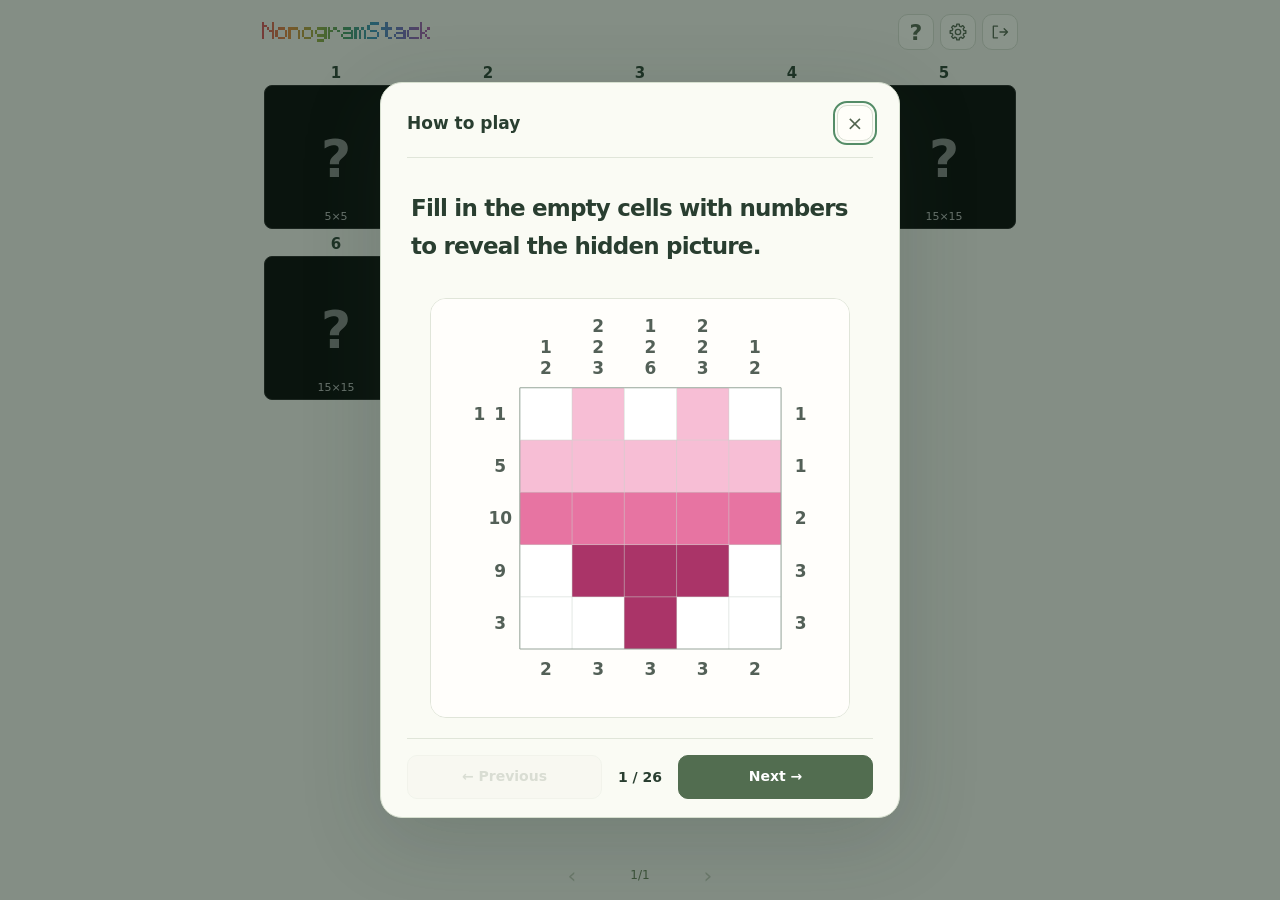
==== commit eb024125: "Default the standalone playtest to English" ====
--- a/index.html
+++ b/index.html
@@ -1,4 +1,4 @@
-<!doctype html><html lang="ko"><head><meta name="robots" content="noindex,nofollow"><meta http-equiv="Content-Security-Policy" content="default-src 'self'; script-src 'self' 'unsafe-inline'; style-src 'self' 'unsafe-inline'; img-src 'self' data: blob:; media-src 'self' data: blob:; connect-src 'self'; object-src 'none'; base-uri 'none'; form-action 'none'"><meta charset="utf-8"><meta name="viewport" content="width=device-width,initial-scale=1,viewport-fit=cover"><meta name="theme-color" content="#f5f5ef"><title>Nonogram Stack · Playtest</title><style>*{box-sizing:border-box}[hidden]{display:none!important}
+<!doctype html><html lang="en"><head><meta name="robots" content="noindex,nofollow"><meta http-equiv="Content-Security-Policy" content="default-src 'self'; script-src 'self' 'unsafe-inline'; style-src 'self' 'unsafe-inline'; img-src 'self' data: blob:; media-src 'self' data: blob:; connect-src 'self'; object-src 'none'; base-uri 'none'; form-action 'none'"><meta charset="utf-8"><meta name="viewport" content="width=device-width,initial-scale=1,viewport-fit=cover"><meta name="theme-color" content="#f5f5ef"><title>Nonogram Stack · Playtest</title><style>*{box-sizing:border-box}[hidden]{display:none!important}
 html,body{height:100%;margin:0;background:#f5f5ef;color:#293e30;font-family:system-ui,-apple-system,'Segoe UI',sans-serif}
 button{font:inherit;color:inherit;cursor:pointer}button:disabled{cursor:default;opacity:.35}
 .collection-app{max-width:780px;height:100dvh;min-height:0;margin:auto;padding:10px 12px max(6px,env(safe-area-inset-bottom));display:flex;flex-direction:column}
@@ -315,7 +315,8 @@
     '말풍선에서 안내하는 도구와 초록 테두리 칸을 따라가 보세요. 다음을 눌러 함께 채울 수도 있어요.':'Follow the guide’s tool and the cells outlined in green. You can also press Next to fill them together.'
   }));
   for(const [name,english]of Object.entries(globalThis.StackSubjectNames||{}))messages.set(name,english);
-  let language='ko';try{if((globalThis.StackStorage||localStorage).getItem('nonogram-playtest-v1-language')==='en')language='en';}catch{}
+  const readLanguage=()=>{try{return (globalThis.StackStorage||localStorage).getItem('nonogram-playtest-v1-language')==='ko'?'ko':'en';}catch{return 'en';}};
+  let language=readLanguage();
   const originals=new WeakMap(),attributeOriginals=new WeakMap();
   function translate(source){
     const text=source.trim();
@@ -381,6 +382,7 @@
   let scheduled=false;
   new MutationObserver(()=>{if(scheduled)return;scheduled=true;queueMicrotask(()=>{scheduled=false;apply();});}).observe(document.body,{subtree:true,childList:true,characterData:true,attributes:true,attributeFilter:['aria-label','title']});
   apply();
+  window.StackRuntime?.ready.then(()=>{const restored=readLanguage();if(restored!==language){language=restored;apply();dispatchEvent(new Event('stack-language-change'));}}).catch(()=>{});
 })();
 
 /* Brief percussion input samples. No correctness or completion cues. */
@@ -510,7 +512,7 @@
   const showHelp=()=>{window.stopStackControls?.();window.finishStroke?.();if(!help.open){manual.start();help.showModal();}};
   document.getElementById('help').onclick=showHelp;
   const seenKey='nonogram-playtest-v1-help-seen-v1';
-  setTimeout(()=>{try{const storage=globalThis.StackStorage||localStorage;if(storage.getItem(seenKey)!=='1'){showHelp();storage.setItem(seenKey,'1');}}catch{/* A storage failure leaves manual help available. */}},0);
+  setTimeout(async()=>{try{await window.StackRuntime?.ready;const storage=globalThis.StackStorage||localStorage;if(storage.getItem(seenKey)!=='1'){showHelp();storage.setItem(seenKey,'1');}}catch{/* A storage failure leaves manual help available. */}},0);
   const dialog=document.createElement('dialog');dialog.id='settings-dialog';
   dialog.innerHTML='<div class="settings-top"><h2>설정</h2><button class="nav-icon" aria-label="설정 닫기">×</button></div><div class="settings-actions"></div>';
   document.body.append(dialog);
@@ -699,7 +701,7 @@
     const channels=1;
     const size=Number(card.dataset.size)||10;
     if(status?.complete!==true||status.filled!==size*size*channels)return null;
-    const cells=readSave(card.dataset.storageKey||((monochrome?'nonogram-playtest-v1-mono-v1-':'nemologic-stack-3-v1-')+id))?.cells;
+    const cells=readSave(card.dataset.storageKey||((monochrome?'nonogram-playtest-v1-mono-v1-':'nonogram-playtest-v1-legacy-nemologic-stack-3-v1-')+id))?.cells;
     return Array.isArray(cells)&&cells.length===size*size&&cells.every(cell=>
       Array.isArray(cell)&&cell.length===channels&&cell.every(value=>Number.isInteger(value)&&value>=0&&value<=3))?cells:null;
   }
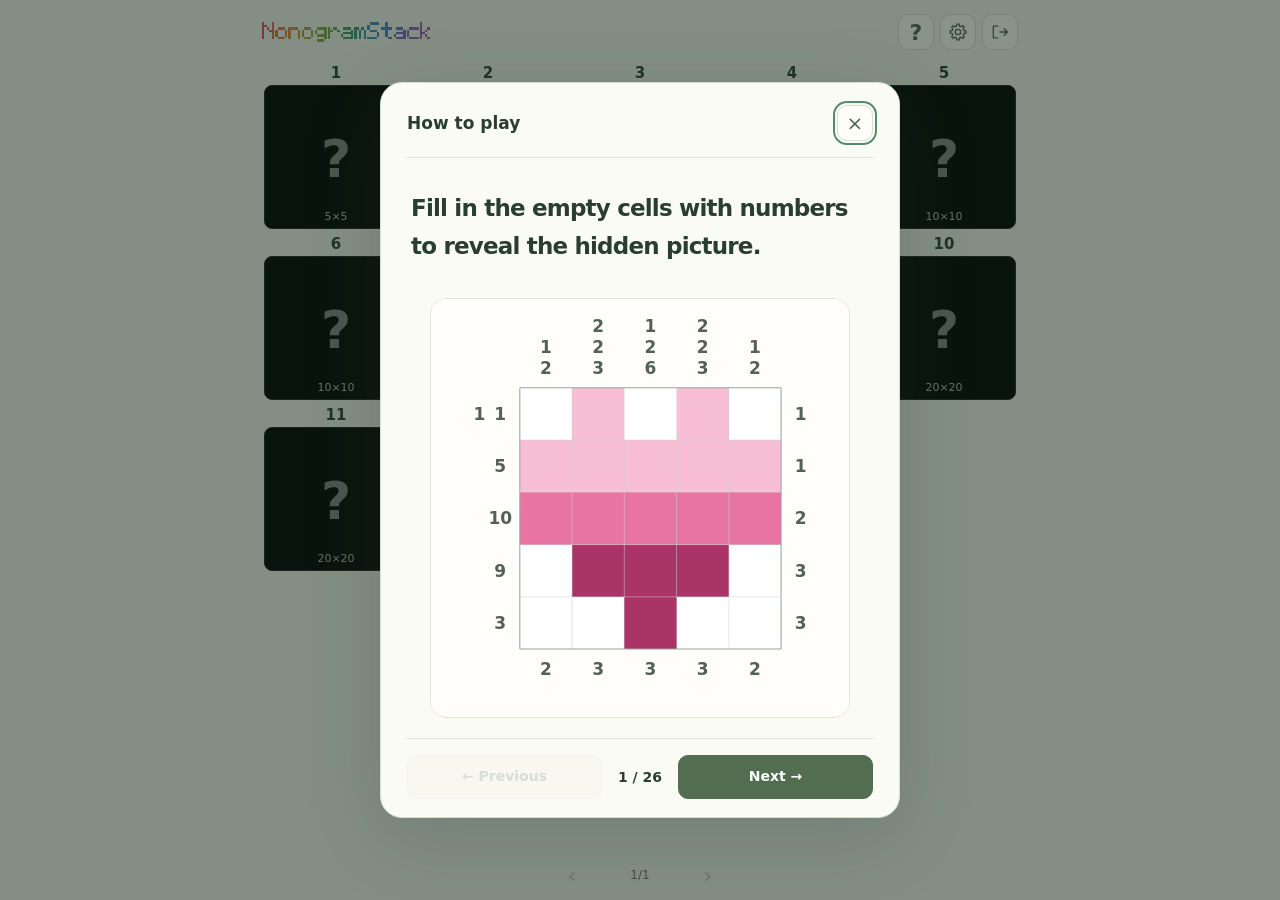
==== commit 56450b1a: "Refresh web demo with twelve selected puzzles" ====
--- a/index.html
+++ b/index.html
@@ -121,8 +121,8 @@
 .game-help .help-rule-image figcaption{margin-top:6px;font-size:12px;line-height:1.6;color:#62715d}
 </style><link rel="stylesheet" href="manual/game-manual.css"></head><body>
 <main class="collection-app"><header class="header"></header>
-<section id="monochrome-games" class="page-scroller" aria-label="흑백 게임 목록" hidden><a class="puzzle-card" href="game.html?puzzle=monochrome-0870" data-id="mono-0870" data-puzzle-id="0870" data-number="1" data-size="5" data-storage-key="nonogram-playtest-v1-approved-v1-0870-81cec19d84541be2" data-status-key="nonogram-playtest-v1-approved-status-0870-81cec19d84541be2" data-mode="monochrome" aria-label="흑백 문제 1 시작"><span class="card-number">1</span><span class="card-box"><span class="card-preview" aria-hidden="true"><span class="card-question">?</span></span><span class="card-size">5×5</span></span></a><a class="puzzle-card" href="game.html?puzzle=monochrome-0872" data-id="mono-0872" data-puzzle-id="0872" data-number="2" data-size="5" data-storage-key="nonogram-playtest-v1-approved-v1-0872-a61c1ad783d6903b" data-status-key="nonogram-playtest-v1-approved-status-0872-a61c1ad783d6903b" data-mode="monochrome" aria-label="흑백 문제 2 시작"><span class="card-number">2</span><span class="card-box"><span class="card-preview" aria-hidden="true"><span class="card-question">?</span></span><span class="card-size">5×5</span></span></a><a class="puzzle-card" href="game.html?puzzle=monochrome-1716" data-id="mono-1716" data-puzzle-id="1716" data-number="3" data-size="10" data-storage-key="nonogram-playtest-v1-approved-v1-1716-a41d60f56bc2a05d" data-status-key="nonogram-playtest-v1-approved-status-1716-a41d60f56bc2a05d" data-mode="monochrome" aria-label="흑백 문제 3 시작"><span class="card-number">3</span><span class="card-box"><span class="card-preview" aria-hidden="true"><span class="card-question">?</span></span><span class="card-size">10×10</span></span></a><a class="puzzle-card" href="game.html?puzzle=monochrome-0102" data-id="mono-0102" data-puzzle-id="0102" data-number="4" data-size="10" data-storage-key="nonogram-playtest-v1-approved-v1-0102-0c15ea265d0bc1e6" data-status-key="nonogram-playtest-v1-approved-status-0102-0c15ea265d0bc1e6" data-mode="monochrome" aria-label="흑백 문제 4 시작"><span class="card-number">4</span><span class="card-box"><span class="card-preview" aria-hidden="true"><span class="card-question">?</span></span><span class="card-size">10×10</span></span></a><a class="puzzle-card" href="game.html?puzzle=monochrome-0929" data-id="mono-0929" data-puzzle-id="0929" data-number="5" data-size="15" data-storage-key="nonogram-playtest-v1-approved-v1-0929-8dfb2ad27d0bbcea" data-status-key="nonogram-playtest-v1-approved-status-0929-8dfb2ad27d0bbcea" data-mode="monochrome" aria-label="흑백 문제 5 시작"><span class="card-number">5</span><span class="card-box"><span class="card-preview" aria-hidden="true"><span class="card-question">?</span></span><span class="card-size">15×15</span></span></a><a class="puzzle-card" href="game.html?puzzle=monochrome-1623" data-id="mono-1623" data-puzzle-id="1623" data-number="6" data-size="15" data-storage-key="nonogram-playtest-v1-approved-v1-1623-76a8f8b095d4cbba" data-status-key="nonogram-playtest-v1-approved-status-1623-76a8f8b095d4cbba" data-mode="monochrome" aria-label="흑백 문제 6 시작"><span class="card-number">6</span><span class="card-box"><span class="card-preview" aria-hidden="true"><span class="card-question">?</span></span><span class="card-size">15×15</span></span></a></section>
-<section id="color-games" class="page-scroller" aria-label="컬러 게임 목록"><a class="puzzle-card" href="game.html?puzzle=monochrome-0870&mode=color" data-id="color-0870" data-puzzle-id="0870" data-number="1" data-size="5" data-storage-key="nonogram-playtest-v1-approved-v1-0870-81cec19d84541be2" data-status-key="nonogram-playtest-v1-approved-status-0870-81cec19d84541be2" data-mode="color" data-palette="#fbf8f4,#e2caac,#bd8842,#533c1d" data-category-id="08" data-subject="사다리" aria-label="컬러 문제 1 시작"><span class="card-number">1</span><span class="card-box"><span class="card-preview" aria-hidden="true"><span class="card-question">?</span></span><span class="card-size">5×5</span></span></a><a class="puzzle-card" href="game.html?puzzle=monochrome-0872&mode=color" data-id="color-0872" data-puzzle-id="0872" data-number="2" data-size="5" data-storage-key="nonogram-playtest-v1-approved-v1-0872-a61c1ad783d6903b" data-status-key="nonogram-playtest-v1-approved-status-0872-a61c1ad783d6903b" data-mode="color" data-palette="#fcfaf2,#ebd7a2,#d2a32d,#5d4814" data-category-id="08" data-subject="자물쇠" aria-label="컬러 문제 2 시작"><span class="card-number">2</span><span class="card-box"><span class="card-preview" aria-hidden="true"><span class="card-question">?</span></span><span class="card-size">5×5</span></span></a><a class="puzzle-card" href="game.html?puzzle=monochrome-1716&mode=color" data-id="color-1716" data-puzzle-id="1716" data-number="3" data-size="10" data-storage-key="nonogram-playtest-v1-approved-v1-1716-a41d60f56bc2a05d" data-status-key="nonogram-playtest-v1-approved-status-1716-a41d60f56bc2a05d" data-mode="color" data-palette="#fdfbf1,#f4e29a,#e6bd19,#65530b" data-category-id="17" data-subject="병아리" aria-label="컬러 문제 3 시작"><span class="card-number">3</span><span class="card-box"><span class="card-preview" aria-hidden="true"><span class="card-question">?</span></span><span class="card-size">10×10</span></span></a><a class="puzzle-card" href="game.html?puzzle=monochrome-0102&mode=color" data-id="color-0102" data-puzzle-id="0102" data-number="4" data-size="10" data-storage-key="nonogram-playtest-v1-approved-v1-0102-0c15ea265d0bc1e6" data-status-key="nonogram-playtest-v1-approved-status-0102-0c15ea265d0bc1e6" data-mode="color" data-palette="#f3f7fc,#a7c7e7,#3780c8,#183858" data-category-id="01" data-subject="고래" aria-label="컬러 문제 4 시작"><span class="card-number">4</span><span class="card-box"><span class="card-preview" aria-hidden="true"><span class="card-question">?</span></span><span class="card-size">10×10</span></span></a><a class="puzzle-card" href="game.html?puzzle=monochrome-0929&mode=color" data-id="color-0929" data-puzzle-id="0929" data-number="5" data-size="15" data-storage-key="nonogram-playtest-v1-approved-v1-0929-8dfb2ad27d0bbcea" data-status-key="nonogram-playtest-v1-approved-status-0929-8dfb2ad27d0bbcea" data-mode="color" data-palette="#fcf3f3,#eaa6a4,#d0352f,#5b1715" data-category-id="09" data-subject="아코디언" aria-label="컬러 문제 5 시작"><span class="card-number">5</span><span class="card-box"><span class="card-preview" aria-hidden="true"><span class="card-question">?</span></span><span class="card-size">15×15</span></span></a><a class="puzzle-card" href="game.html?puzzle=monochrome-1623&mode=color" data-id="color-1623" data-puzzle-id="1623" data-number="6" data-size="15" data-storage-key="nonogram-playtest-v1-approved-v1-1623-76a8f8b095d4cbba" data-status-key="nonogram-playtest-v1-approved-status-1623-76a8f8b095d4cbba" data-mode="color" data-palette="#faf7f5,#dbc6b3,#ac7d53,#4c3724" data-category-id="16" data-subject="쿼카" aria-label="컬러 문제 6 시작"><span class="card-number">6</span><span class="card-box"><span class="card-preview" aria-hidden="true"><span class="card-question">?</span></span><span class="card-size">15×15</span></span></a></section>
+<section id="monochrome-games" class="page-scroller" aria-label="흑백 게임 목록" hidden><a class="puzzle-card" href="game.html?puzzle=monochrome-0870" data-id="mono-0870" data-puzzle-id="0870" data-number="1" data-size="5" data-storage-key="nonogram-playtest-v1-approved-v1-0870-81cec19d84541be2" data-status-key="nonogram-playtest-v1-approved-status-0870-81cec19d84541be2" data-mode="monochrome" aria-label="흑백 문제 1 시작"><span class="card-number">1</span><span class="card-box"><span class="card-preview" aria-hidden="true"><span class="card-question">?</span></span><span class="card-size">5×5</span></span></a><a class="puzzle-card" href="game.html?puzzle=monochrome-0872" data-id="mono-0872" data-puzzle-id="0872" data-number="2" data-size="5" data-storage-key="nonogram-playtest-v1-approved-v1-0872-a61c1ad783d6903b" data-status-key="nonogram-playtest-v1-approved-status-0872-a61c1ad783d6903b" data-mode="monochrome" aria-label="흑백 문제 2 시작"><span class="card-number">2</span><span class="card-box"><span class="card-preview" aria-hidden="true"><span class="card-question">?</span></span><span class="card-size">5×5</span></span></a><a class="puzzle-card" href="game.html?puzzle=monochrome-0881" data-id="mono-0881" data-puzzle-id="0881" data-number="3" data-size="5" data-storage-key="nonogram-playtest-v1-approved-v1-0881-c2844c38fea35322" data-status-key="nonogram-playtest-v1-approved-status-0881-c2844c38fea35322" data-mode="monochrome" aria-label="흑백 문제 3 시작"><span class="card-number">3</span><span class="card-box"><span class="card-preview" aria-hidden="true"><span class="card-question">?</span></span><span class="card-size">5×5</span></span></a><a class="puzzle-card" href="game.html?puzzle=monochrome-0102" data-id="mono-0102" data-puzzle-id="0102" data-number="4" data-size="10" data-storage-key="nonogram-playtest-v1-approved-v1-0102-0c15ea265d0bc1e6" data-status-key="nonogram-playtest-v1-approved-status-0102-0c15ea265d0bc1e6" data-mode="monochrome" aria-label="흑백 문제 4 시작"><span class="card-number">4</span><span class="card-box"><span class="card-preview" aria-hidden="true"><span class="card-question">?</span></span><span class="card-size">10×10</span></span></a><a class="puzzle-card" href="game.html?puzzle=monochrome-1716" data-id="mono-1716" data-puzzle-id="1716" data-number="5" data-size="10" data-storage-key="nonogram-playtest-v1-approved-v1-1716-a41d60f56bc2a05d" data-status-key="nonogram-playtest-v1-approved-status-1716-a41d60f56bc2a05d" data-mode="monochrome" aria-label="흑백 문제 5 시작"><span class="card-number">5</span><span class="card-box"><span class="card-preview" aria-hidden="true"><span class="card-question">?</span></span><span class="card-size">10×10</span></span></a><a class="puzzle-card" href="game.html?puzzle=monochrome-0110" data-id="mono-0110" data-puzzle-id="0110" data-number="6" data-size="10" data-storage-key="nonogram-playtest-v1-approved-v1-0110-18c90e2339326291" data-status-key="nonogram-playtest-v1-approved-status-0110-18c90e2339326291" data-mode="monochrome" aria-label="흑백 문제 6 시작"><span class="card-number">6</span><span class="card-box"><span class="card-preview" aria-hidden="true"><span class="card-question">?</span></span><span class="card-size">10×10</span></span></a><a class="puzzle-card" href="game.html?puzzle=monochrome-1507" data-id="mono-1507" data-puzzle-id="1507" data-number="7" data-size="15" data-storage-key="nonogram-playtest-v1-approved-v1-1507-40b01df09f015ead" data-status-key="nonogram-playtest-v1-approved-status-1507-40b01df09f015ead" data-mode="monochrome" aria-label="흑백 문제 7 시작"><span class="card-number">7</span><span class="card-box"><span class="card-preview" aria-hidden="true"><span class="card-question">?</span></span><span class="card-size">15×15</span></span></a><a class="puzzle-card" href="game.html?puzzle=monochrome-0116" data-id="mono-0116" data-puzzle-id="0116" data-number="8" data-size="15" data-storage-key="nonogram-playtest-v1-approved-v1-0116-aac90df8875363fb" data-status-key="nonogram-playtest-v1-approved-status-0116-aac90df8875363fb" data-mode="monochrome" aria-label="흑백 문제 8 시작"><span class="card-number">8</span><span class="card-box"><span class="card-preview" aria-hidden="true"><span class="card-question">?</span></span><span class="card-size">15×15</span></span></a><a class="puzzle-card" href="game.html?puzzle=monochrome-1623" data-id="mono-1623" data-puzzle-id="1623" data-number="9" data-size="15" data-storage-key="nonogram-playtest-v1-approved-v1-1623-76a8f8b095d4cbba" data-status-key="nonogram-playtest-v1-approved-status-1623-76a8f8b095d4cbba" data-mode="monochrome" aria-label="흑백 문제 9 시작"><span class="card-number">9</span><span class="card-box"><span class="card-preview" aria-hidden="true"><span class="card-question">?</span></span><span class="card-size">15×15</span></span></a><a class="puzzle-card" href="game.html?puzzle=monochrome-3111" data-id="mono-3111" data-puzzle-id="3111" data-number="10" data-size="20" data-storage-key="nonogram-playtest-v1-approved-v1-3111-e9c1b7eb6ee56a1b" data-status-key="nonogram-playtest-v1-approved-status-3111-e9c1b7eb6ee56a1b" data-mode="monochrome" aria-label="흑백 문제 10 시작"><span class="card-number">10</span><span class="card-box"><span class="card-preview" aria-hidden="true"><span class="card-question">?</span></span><span class="card-size">20×20</span></span></a><a class="puzzle-card" href="game.html?puzzle=monochrome-1618" data-id="mono-1618" data-puzzle-id="1618" data-number="11" data-size="20" data-storage-key="nonogram-playtest-v1-approved-v1-1618-544ffcf3be3f0559" data-status-key="nonogram-playtest-v1-approved-status-1618-544ffcf3be3f0559" data-mode="monochrome" aria-label="흑백 문제 11 시작"><span class="card-number">11</span><span class="card-box"><span class="card-preview" aria-hidden="true"><span class="card-question">?</span></span><span class="card-size">20×20</span></span></a><a class="puzzle-card" href="game.html?puzzle=monochrome-7001" data-id="mono-7001" data-puzzle-id="7001" data-number="12" data-size="20" data-storage-key="nonogram-playtest-v1-approved-v1-7001-83e25a97850e3da3" data-status-key="nonogram-playtest-v1-approved-status-7001-83e25a97850e3da3" data-mode="monochrome" aria-label="흑백 문제 12 시작"><span class="card-number">12</span><span class="card-box"><span class="card-preview" aria-hidden="true"><span class="card-question">?</span></span><span class="card-size">20×20</span></span></a></section>
+<section id="color-games" class="page-scroller" aria-label="컬러 게임 목록"><a class="puzzle-card" href="game.html?puzzle=monochrome-0870&mode=color" data-id="color-0870" data-puzzle-id="0870" data-number="1" data-size="5" data-storage-key="nonogram-playtest-v1-approved-v1-0870-81cec19d84541be2" data-status-key="nonogram-playtest-v1-approved-status-0870-81cec19d84541be2" data-mode="color" data-palette="#fbf8f4,#e2caac,#bd8842,#533c1d" data-category-id="08" data-subject="사다리" aria-label="컬러 문제 1 시작"><span class="card-number">1</span><span class="card-box"><span class="card-preview" aria-hidden="true"><span class="card-question">?</span></span><span class="card-size">5×5</span></span></a><a class="puzzle-card" href="game.html?puzzle=monochrome-0872&mode=color" data-id="color-0872" data-puzzle-id="0872" data-number="2" data-size="5" data-storage-key="nonogram-playtest-v1-approved-v1-0872-a61c1ad783d6903b" data-status-key="nonogram-playtest-v1-approved-status-0872-a61c1ad783d6903b" data-mode="color" data-palette="#fcfaf2,#ebd7a2,#d2a32d,#5d4814" data-category-id="08" data-subject="자물쇠" aria-label="컬러 문제 2 시작"><span class="card-number">2</span><span class="card-box"><span class="card-preview" aria-hidden="true"><span class="card-question">?</span></span><span class="card-size">5×5</span></span></a><a class="puzzle-card" href="game.html?puzzle=monochrome-0881&mode=color" data-id="color-0881" data-puzzle-id="0881" data-number="3" data-size="5" data-storage-key="nonogram-playtest-v1-approved-v1-0881-c2844c38fea35322" data-status-key="nonogram-playtest-v1-approved-status-0881-c2844c38fea35322" data-mode="color" data-palette="#f8f8f7,#cbc9c2,#8a8575,#3d3a34" data-category-id="08" data-subject="해골" aria-label="컬러 문제 3 시작"><span class="card-number">3</span><span class="card-box"><span class="card-preview" aria-hidden="true"><span class="card-question">?</span></span><span class="card-size">5×5</span></span></a><a class="puzzle-card" href="game.html?puzzle=monochrome-0102&mode=color" data-id="color-0102" data-puzzle-id="0102" data-number="4" data-size="10" data-storage-key="nonogram-playtest-v1-approved-v1-0102-0c15ea265d0bc1e6" data-status-key="nonogram-playtest-v1-approved-status-0102-0c15ea265d0bc1e6" data-mode="color" data-palette="#f3f7fc,#a7c7e7,#3780c8,#183858" data-category-id="01" data-subject="고래" aria-label="컬러 문제 4 시작"><span class="card-number">4</span><span class="card-box"><span class="card-preview" aria-hidden="true"><span class="card-question">?</span></span><span class="card-size">10×10</span></span></a><a class="puzzle-card" href="game.html?puzzle=monochrome-1716&mode=color" data-id="color-1716" data-puzzle-id="1716" data-number="5" data-size="10" data-storage-key="nonogram-playtest-v1-approved-v1-1716-a41d60f56bc2a05d" data-status-key="nonogram-playtest-v1-approved-status-1716-a41d60f56bc2a05d" data-mode="color" data-palette="#fdfbf1,#f4e29a,#e6bd19,#65530b" data-category-id="17" data-subject="병아리" aria-label="컬러 문제 5 시작"><span class="card-number">5</span><span class="card-box"><span class="card-preview" aria-hidden="true"><span class="card-question">?</span></span><span class="card-size">10×10</span></span></a><a class="puzzle-card" href="game.html?puzzle=monochrome-0110&mode=color" data-id="color-0110" data-puzzle-id="0110" data-number="6" data-size="10" data-storage-key="nonogram-playtest-v1-approved-v1-0110-18c90e2339326291" data-status-key="nonogram-playtest-v1-approved-status-0110-18c90e2339326291" data-mode="color" data-palette="#f8f4fb,#cdafdf,#8e49b6,#3f2050" data-category-id="01" data-subject="문어" aria-label="컬러 문제 6 시작"><span class="card-number">6</span><span class="card-box"><span class="card-preview" aria-hidden="true"><span class="card-question">?</span></span><span class="card-size">10×10</span></span></a><a class="puzzle-card" href="game.html?puzzle=monochrome-1507&mode=color" data-id="color-1507" data-puzzle-id="1507" data-number="7" data-size="15" data-storage-key="nonogram-playtest-v1-approved-v1-1507-40b01df09f015ead" data-status-key="nonogram-playtest-v1-approved-status-1507-40b01df09f015ead" data-mode="color" data-palette="#f7f7f8,#c1c6cd,#737d8c,#32373e" data-category-id="15" data-subject="닌자" aria-label="컬러 문제 7 시작"><span class="card-number">7</span><span class="card-box"><span class="card-preview" aria-hidden="true"><span class="card-question">?</span></span><span class="card-size">15×15</span></span></a><a class="puzzle-card" href="game.html?puzzle=monochrome-0116&mode=color" data-id="color-0116" data-puzzle-id="0116" data-number="8" data-size="15" data-storage-key="nonogram-playtest-v1-approved-v1-0116-aac90df8875363fb" data-status-key="nonogram-playtest-v1-approved-status-0116-aac90df8875363fb" data-mode="color" data-palette="#f7f7f8,#c4c6ca,#797d86,#35373b" data-category-id="01" data-subject="코끼리" aria-label="컬러 문제 8 시작"><span class="card-number">8</span><span class="card-box"><span class="card-preview" aria-hidden="true"><span class="card-question">?</span></span><span class="card-size">15×15</span></span></a><a class="puzzle-card" href="game.html?puzzle=monochrome-1623&mode=color" data-id="color-1623" data-puzzle-id="1623" data-number="9" data-size="15" data-storage-key="nonogram-playtest-v1-approved-v1-1623-76a8f8b095d4cbba" data-status-key="nonogram-playtest-v1-approved-status-1623-76a8f8b095d4cbba" data-mode="color" data-palette="#faf7f5,#dbc6b3,#ac7d53,#4c3724" data-category-id="16" data-subject="쿼카" aria-label="컬러 문제 9 시작"><span class="card-number">9</span><span class="card-box"><span class="card-preview" aria-hidden="true"><span class="card-question">?</span></span><span class="card-size">15×15</span></span></a><a class="puzzle-card" href="game.html?puzzle=monochrome-3111&mode=color" data-id="color-3111" data-puzzle-id="3111" data-number="10" data-size="20" data-storage-key="nonogram-playtest-v1-approved-v1-3111-e9c1b7eb6ee56a1b" data-status-key="nonogram-playtest-v1-approved-status-3111-e9c1b7eb6ee56a1b" data-mode="color" data-palette="#fcf3f3,#eaa6a4,#d0352f,#5b1715" data-category-id="31" data-subject="파프리카" aria-label="컬러 문제 10 시작"><span class="card-number">10</span><span class="card-box"><span class="card-preview" aria-hidden="true"><span class="card-question">?</span></span><span class="card-size">20×20</span></span></a><a class="puzzle-card" href="game.html?puzzle=monochrome-1618&mode=color" data-id="color-1618" data-puzzle-id="1618" data-number="11" data-size="20" data-storage-key="nonogram-playtest-v1-approved-v1-1618-544ffcf3be3f0559" data-status-key="nonogram-playtest-v1-approved-status-1618-544ffcf3be3f0559" data-mode="color" data-palette="#f7f7f8,#c4c6ca,#797d86,#35373b" data-category-id="16" data-subject="너구리" aria-label="컬러 문제 11 시작"><span class="card-number">11</span><span class="card-box"><span class="card-preview" aria-hidden="true"><span class="card-question">?</span></span><span class="card-size">20×20</span></span></a><a class="puzzle-card" href="game.html?puzzle=monochrome-7001&mode=color" data-id="color-7001" data-puzzle-id="7001" data-number="12" data-size="20" data-storage-key="nonogram-playtest-v1-approved-v1-7001-83e25a97850e3da3" data-status-key="nonogram-playtest-v1-approved-status-7001-83e25a97850e3da3" data-mode="color" data-palette="#f4faf5,#b1ddb6,#4eb159,#224e27" data-category-id="70" data-subject="티라노사우루스" aria-label="컬러 문제 12 시작"><span class="card-number">12</span><span class="card-box"><span class="card-preview" aria-hidden="true"><span class="card-question">?</span></span><span class="card-size">20×20</span></span></a></section>
 <nav class="pagination" aria-label="문제 페이지"><button id="previous-page" aria-label="이전 페이지">‹</button><button id="page-number" aria-label="페이지 한눈에 보기" aria-live="polite">1/1</button><button id="next-page" aria-label="다음 페이지">›</button></nav></main>
 <script src="capacitor-core.js"></script><script src="native-runtime.js"></script><script src="subject-names-en.js"></script>
 <script src="manual/game-manual.js"></script><script src="weekly-puzzles.js"></script>
@@ -692,7 +692,7 @@
   }};
 })();
 
-const STACK_PAGE_LAYOUT=[{"size":5,"count":2},{"size":10,"count":2},{"size":15,"count":2}];
+const STACK_PAGE_LAYOUT=[{"size":5,"count":3},{"size":10,"count":3},{"size":15,"count":3},{"size":20,"count":3}];
 (() => {
   function readSave(key){
     try{return JSON.parse((globalThis.StackStorage||localStorage).getItem(key)||'null');}catch{return null;}
